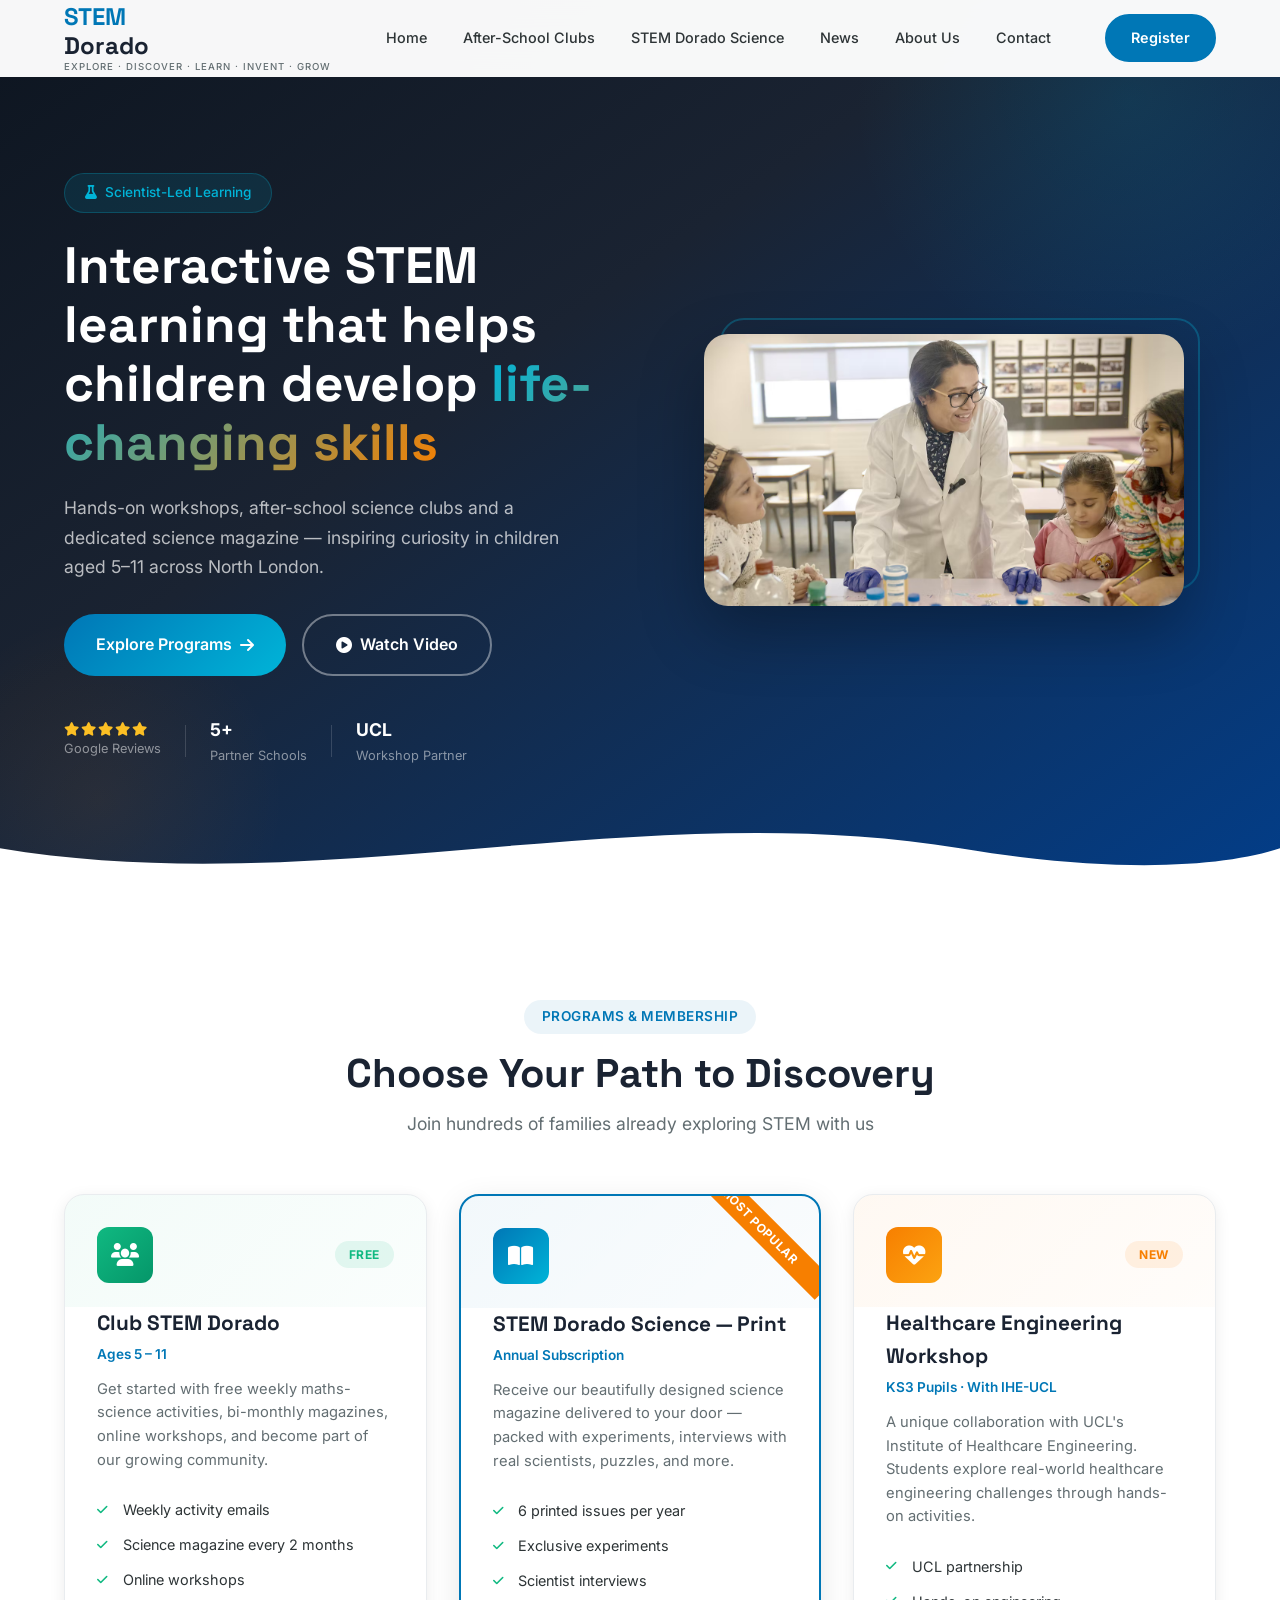
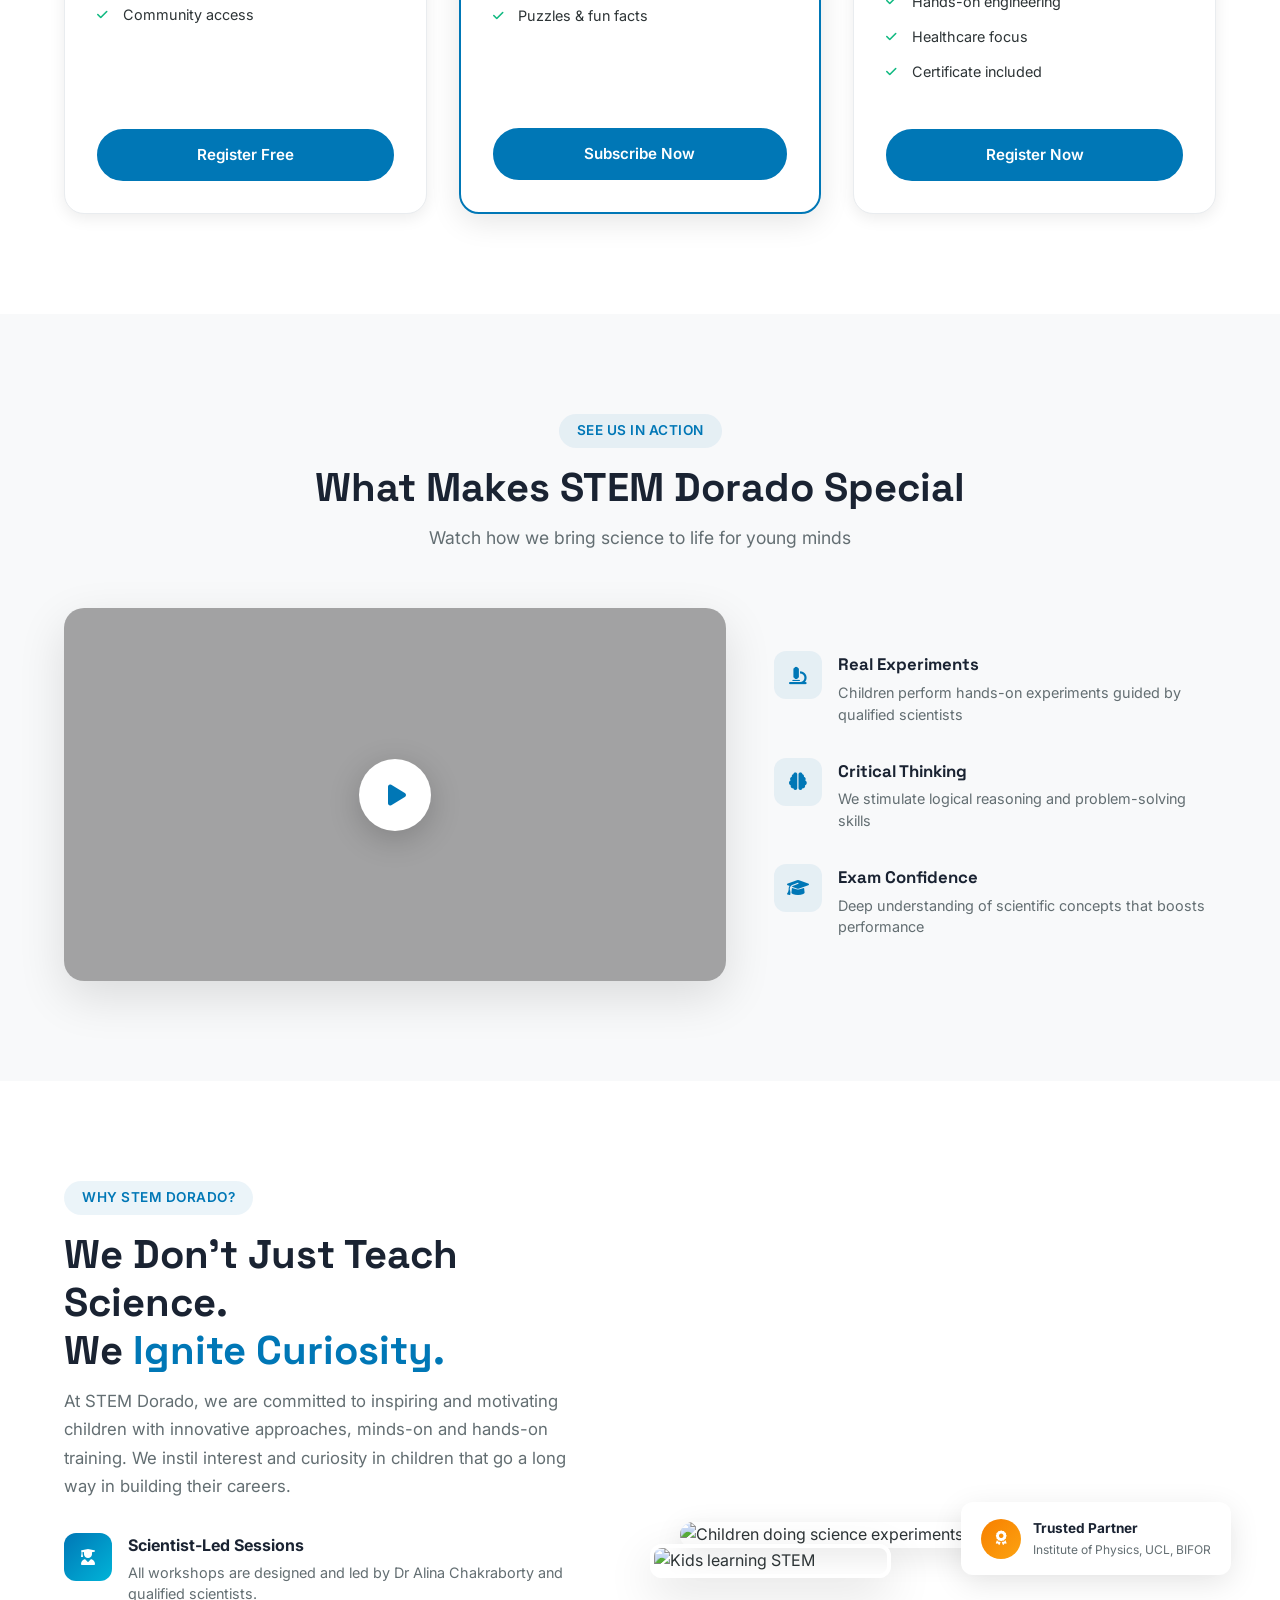
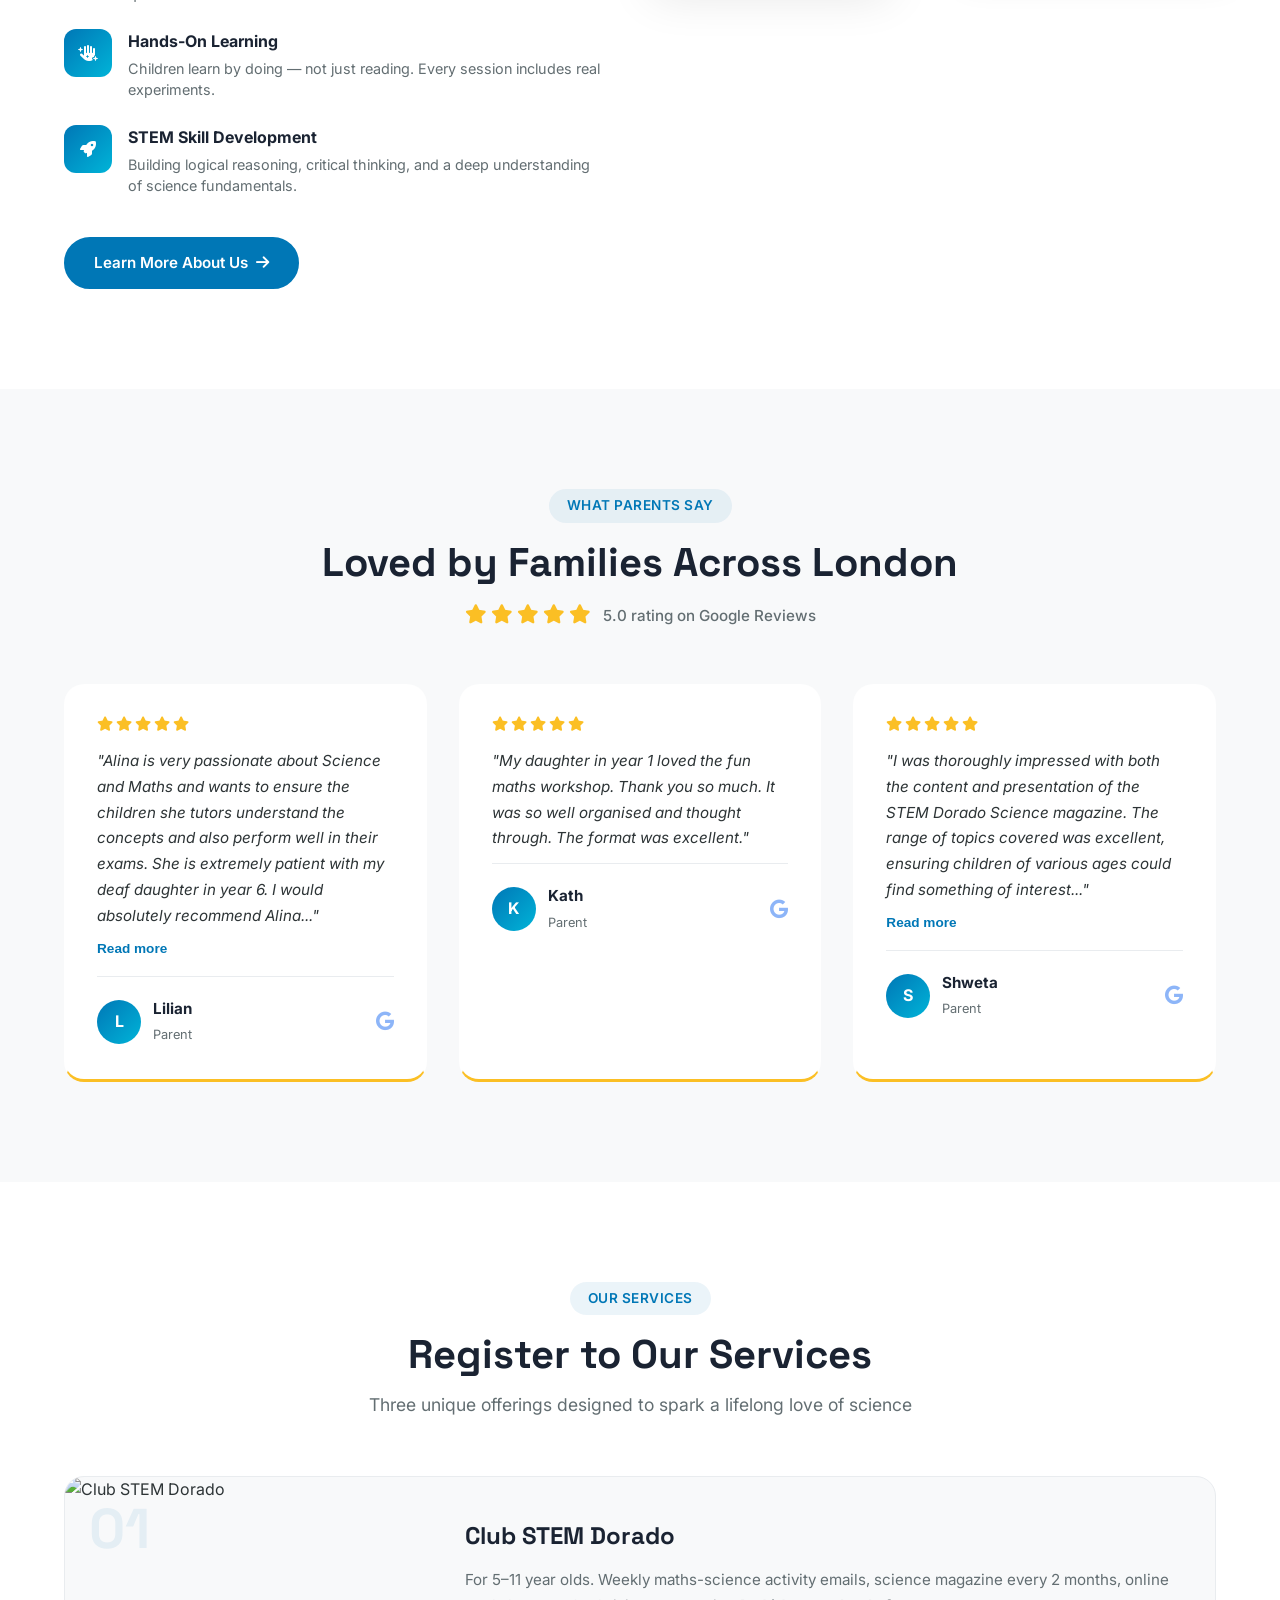
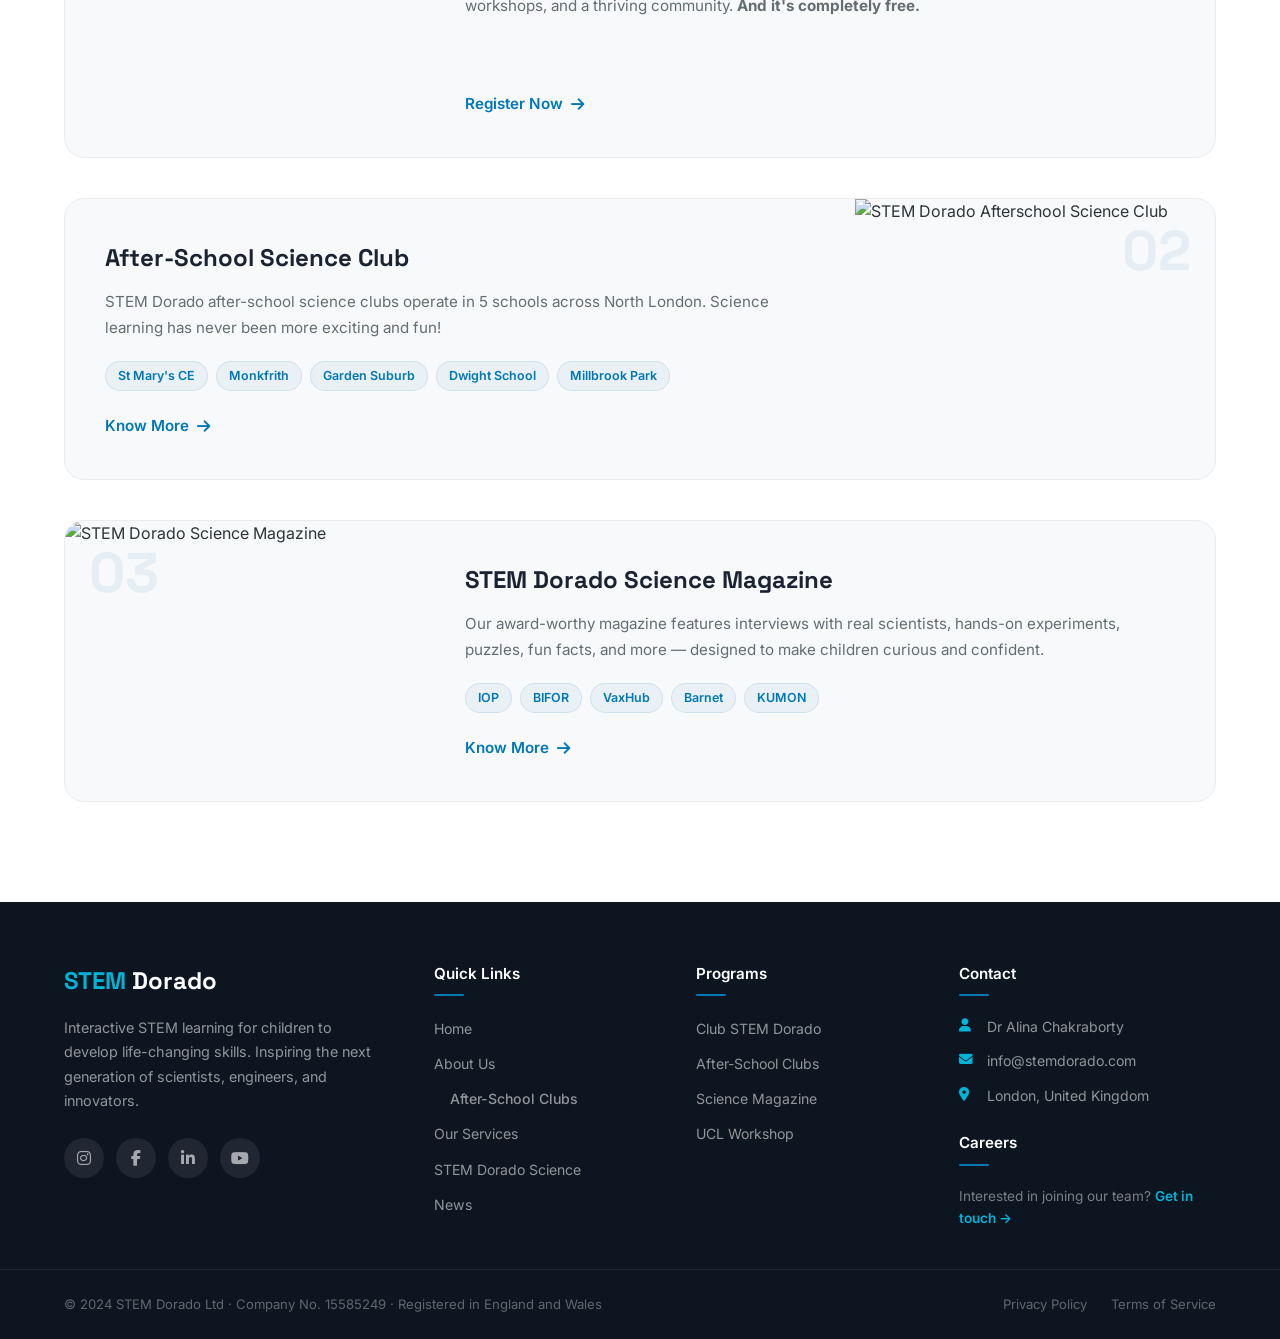
==== index.html @ 2ab7ef5e "Initial commit: STEM Dorado website" ====
<!DOCTYPE html>
<html lang="en">
<head>
  <meta charset="UTF-8">
  <meta name="viewport" content="width=device-width, initial-scale=1.0">
  <title>STEM Dorado | Interactive STEM Learning for Children</title>
  <link rel="preconnect" href="https://fonts.googleapis.com">
  <link rel="preconnect" href="https://fonts.gstatic.com" crossorigin>
  <link href="https://fonts.googleapis.com/css2?family=Inter:wght@400;500;600;700&family=Space+Grotesk:wght@500;600;700&display=swap" rel="stylesheet">
  <link rel="stylesheet" href="https://cdnjs.cloudflare.com/ajax/libs/font-awesome/6.5.0/css/all.min.css">
  <link rel="stylesheet" href="styles.css">
</head>
<body>

  <!-- ===================== HEADER / NAVBAR ===================== -->
  <header class="header" id="header">
    <div class="container nav-container">
      <a href="#" class="logo">
        <span class="logo-stem">STEM</span> Dorado
        <span class="logo-tagline">Explore · Discover · Learn · Invent · Grow</span>
      </a>

      <nav class="nav-menu" id="navMenu">
        <ul class="nav-links">
          <li><a href="#" class="nav-link active">Home</a></li>
          <!-- <li><a href="#services" class="nav-link">Services</a></li> -->
          <li><a href="clubs.html" class="nav-link">After-School Clubs</a></li>
          <li><a href="magazine.html" class="nav-link">STEM Dorado Science</a></li>
          <li><a href="news.html" class="nav-link">News</a></li>
          <li><a href="about.html" class="nav-link">About Us</a></li>

          <li><a href="#contact" class="nav-link">Contact</a></li>
        </ul>
      </nav>

      <a href="#register" class="btn btn-register-header">Register</a>

      <button class="hamburger" id="hamburger" aria-label="Toggle menu">
        <span></span>
        <span></span>
        <span></span>
      </button>
    </div>
  </header>

  <!-- ===================== 1. HERO BANNER ===================== -->
  <section class="hero" id="hero">
    <div class="container hero-container">
      <div class="hero-content">
        <div class="hero-badge">
          <i class="fas fa-flask"></i>
          Scientist-Led Learning
        </div>
        <h1 class="hero-title">
          Interactive STEM learning that helps children develop
          <span class="highlight">life-changing skills</span>
        </h1>
        <p class="hero-description">
          Hands-on workshops, after-school science clubs and a dedicated science magazine — 
          inspiring curiosity in children aged 5–11 across North London.
        </p>
        <div class="hero-cta">
          <a href="#programs" class="btn btn-primary btn-lg">
            Explore Programs
            <i class="fas fa-arrow-right"></i>
          </a>
          <a href="#video" class="btn btn-outline-light btn-lg">
            <i class="fas fa-play-circle"></i>
            Watch Video
          </a>
        </div>
        <div class="hero-stats">
          <div class="stat">
            <div class="stat-stars">
              <i class="fas fa-star"></i>
              <i class="fas fa-star"></i>
              <i class="fas fa-star"></i>
              <i class="fas fa-star"></i>
              <i class="fas fa-star"></i>
            </div>
            <span>Google Reviews</span>
          </div>
          <div class="stat-divider"></div>
          <div class="stat">
            <strong>5+</strong>
            <span>Partner Schools</span>
          </div>
          <div class="stat-divider"></div>
          <div class="stat">
            <strong>UCL</strong>
            <span>Workshop Partner</span>
          </div>
        </div>
      </div>
      <div class="hero-image">
        <div class="hero-image-wrapper">
          <img src="images\banner image.png"
               alt="Dr Alina Chakraborty teaching children in a science lab" 
               loading="eager">
          <div class="hero-image-decoration"></div>
        </div>
      </div>
    </div>
    <div class="hero-wave">
      <svg viewBox="0 0 1440 120" preserveAspectRatio="none">
        <path d="M0,60 C360,120 720,0 1080,60 C1260,90 1380,80 1440,60 L1440,120 L0,120 Z" fill="#ffffff"/>
      </svg>
    </div>
  </section>

  <!-- ===================== 2. PROGRAMS / MEMBERSHIP CARDS ===================== -->
  <section class="programs" id="programs">
    <div class="container">
      <div class="section-header">
        <span class="section-label">Programs & Membership</span>
        <h2 class="section-title">Choose Your Path to Discovery</h2>
        <p class="section-subtitle">Join hundreds of families already exploring STEM with us</p>
      </div>

      <div class="programs-grid">
        <!-- Card 1: Free Membership -->
        <div class="program-card">
          <div class="program-card-header free">
            <div class="program-icon">
              <i class="fas fa-users"></i>
            </div>
            <span class="program-badge">Free</span>
          </div>
          <div class="program-card-body">
            <h3>Club STEM Dorado</h3>
            <p class="program-age">Ages 5 – 11</p>
            <p class="program-desc">
              Get started with free weekly maths-science activities, bi-monthly magazines, 
              online workshops, and become part of our growing community.
            </p>
            <ul class="program-features">
              <li><i class="fas fa-check"></i> Weekly activity emails</li>
              <li><i class="fas fa-check"></i> Science magazine every 2 months</li>
              <li><i class="fas fa-check"></i> Online workshops</li>
              <li><i class="fas fa-check"></i> Community access</li>
            </ul>
          </div>
          <div class="program-card-footer">
            <a href="#" class="btn btn-primary btn-block">Register Free</a>
          </div>
        </div>

        <!-- Card 2: Annual Subscription -->
        <div class="program-card featured">
          <div class="program-card-ribbon">Most Popular</div>
          <div class="program-card-header subscription">
            <div class="program-icon">
              <i class="fas fa-book-open"></i>
            </div>
          </div>
          <div class="program-card-body">
            <h3>STEM Dorado Science — Print</h3>
            <p class="program-age">Annual Subscription</p>
            <p class="program-desc">
              Receive our beautifully designed science magazine delivered to your door — 
              packed with experiments, interviews with real scientists, puzzles, and more.
            </p>
            <ul class="program-features">
              <li><i class="fas fa-check"></i> 6 printed issues per year</li>
              <li><i class="fas fa-check"></i> Exclusive experiments</li>
              <li><i class="fas fa-check"></i> Scientist interviews</li>
              <li><i class="fas fa-check"></i> Puzzles & fun facts</li>
            </ul>
          </div>
          <div class="program-card-footer">
            <a href="#" class="btn btn-primary btn-block">Subscribe Now</a>
          </div>
        </div>

        <!-- Card 3: UCL Workshop -->
        <div class="program-card">
          <div class="program-card-header workshop">
            <div class="program-icon">
              <i class="fas fa-heartbeat"></i>
            </div>
            <span class="program-badge new">New</span>
          </div>
          <div class="program-card-body">
            <h3>Healthcare Engineering Workshop</h3>
            <p class="program-age">KS3 Pupils · With IHE-UCL</p>
            <p class="program-desc">
              A unique collaboration with UCL's Institute of Healthcare Engineering. 
              Students explore real-world healthcare engineering challenges through 
              hands-on activities.
            </p>
            <ul class="program-features">
              <li><i class="fas fa-check"></i> UCL partnership</li>
              <li><i class="fas fa-check"></i> Hands-on engineering</li>
              <li><i class="fas fa-check"></i> Healthcare focus</li>
              <li><i class="fas fa-check"></i> Certificate included</li>
            </ul>
          </div>
          <div class="program-card-footer">
            <a href="#" class="btn btn-primary btn-block">Register Now</a>
          </div>
        </div>
      </div>
    </div>
  </section>

  <!-- ===================== 3. VIDEO SECTION ===================== -->
  <section class="video-section" id="video">
    <div class="container">
      <div class="section-header">
        <span class="section-label">See Us In Action</span>
        <h2 class="section-title">What Makes STEM Dorado Special</h2>
        <p class="section-subtitle">Watch how we bring science to life for young minds</p>
      </div>
      <div class="video-wrapper">
        <div class="video-container">
          <!-- Replace with your actual YouTube/Vimeo embed -->
          <div class="video-placeholder" id="videoPlaceholder">
            <!-- <img src="" 
                 alt="STEM Dorado workshop video thumbnail" loading="lazy"> -->
            <button class="play-btn" aria-label="Play video">
              <i class="fas fa-play"></i>
            </button>
          </div>
        </div>
        <div class="video-features">
          <div class="video-feature">
            <div class="video-feature-icon"><i class="fas fa-microscope"></i></div>
            <div>
              <h4>Real Experiments</h4>
              <p>Children perform hands-on experiments guided by qualified scientists</p>
            </div>
          </div>
          <div class="video-feature">
            <div class="video-feature-icon"><i class="fas fa-brain"></i></div>
            <div>
              <h4>Critical Thinking</h4>
              <p>We stimulate logical reasoning and problem-solving skills</p>
            </div>
          </div>
          <div class="video-feature">
            <div class="video-feature-icon"><i class="fas fa-graduation-cap"></i></div>
            <div>
              <h4>Exam Confidence</h4>
              <p>Deep understanding of scientific concepts that boosts performance</p>
            </div>
          </div>
        </div>
      </div>
    </div>
  </section>

  <!-- ===================== 4. WHY STEM DORADO ===================== -->
  <section class="why-section" id="about">
    <div class="container">
      <div class="why-grid">
        <div class="why-content">
          <span class="section-label">Why STEM Dorado?</span>
          <h2 class="section-title left-align">We Don't Just Teach Science.<br>We <span class="highlight">Ignite Curiosity.</span></h2>
          <p class="why-text">
            At STEM Dorado, we are committed to inspiring and motivating children 
            with innovative approaches, minds-on and hands-on training. We instil 
            interest and curiosity in children that go a long way in building their careers.
          </p>
          <div class="why-points">
            <div class="why-point">
              <div class="why-point-icon"><i class="fas fa-user-graduate"></i></div>
              <div>
                <h4>Scientist-Led Sessions</h4>
                <p>All workshops are designed and led by Dr Alina Chakraborty and qualified scientists.</p>
              </div>
            </div>
            <div class="why-point">
              <div class="why-point-icon"><i class="fas fa-hand-sparkles"></i></div>
              <div>
                <h4>Hands-On Learning</h4>
                <p>Children learn by doing — not just reading. Every session includes real experiments.</p>
              </div>
            </div>
            <div class="why-point">
              <div class="why-point-icon"><i class="fas fa-rocket"></i></div>
              <div>
                <h4>STEM Skill Development</h4>
                <p>Building logical reasoning, critical thinking, and a deep understanding of science fundamentals.</p>
              </div>
            </div>
          </div>
          <a href="#" class="btn btn-primary">
            Learn More About Us
            <i class="fas fa-arrow-right"></i>
          </a>
        </div>
        <div class="why-images">
          <div class="why-image-main">
            <img src="https://images.unsplash.com/photo-1581091226825-a6a2a5aee158?w=600&q=80" 
                 alt="Children doing science experiments" loading="lazy">
          </div>
          <div class="why-image-secondary">
            <img src="https://images.unsplash.com/photo-1532094349884-543bc11b234d?w=400&q=80" 
                 alt="Kids learning STEM" loading="lazy">
          </div>
          <div class="why-floating-card">
            <div class="why-floating-icon"><i class="fas fa-award"></i></div>
            <div>
              <strong>Trusted Partner</strong>
              <p>Institute of Physics, UCL, BIFOR</p>
            </div>
          </div>
        </div>
      </div>
    </div>
  </section>

  <!-- ===================== 5. PARENT REVIEWS ===================== -->
  <section class="reviews-section" id="reviews">
    <div class="container">
      <div class="section-header">
        <span class="section-label">What Parents Say</span>
        <h2 class="section-title">Loved by Families Across London</h2>
        <div class="reviews-rating">
          <div class="stars-large">
            <i class="fas fa-star"></i>
            <i class="fas fa-star"></i>
            <i class="fas fa-star"></i>
            <i class="fas fa-star"></i>
            <i class="fas fa-star"></i>
          </div>
          <span>5.0 rating on Google Reviews</span>
        </div>
      </div>

      <div class="reviews-grid">
        <!-- Review 1 -->
        <div class="review">
          <div class="review-stars">
            <i class="fas fa-star"></i>
            <i class="fas fa-star"></i>
            <i class="fas fa-star"></i>
            <i class="fas fa-star"></i>
            <i class="fas fa-star"></i>
          </div>
          <p class="review-text">
            "Alina is very passionate about Science and Maths and wants to ensure 
            the children she tutors understand the concepts and also perform well 
            in their exams. She is extremely patient with my deaf daughter in year 6. 
            I would absolutely recommend Alina..."
          </p>
          <button class="read-more-btn" data-full-text="Alina is very passionate about Science and Maths and wants to ensure the children she tutors understand the concepts and also perform well in their exams. She is extremely patient with my deaf daughter in year 6. I would absolutely recommend Alina as both my daughter's are now extremely interested in Maths & Sciences. Thank you Alina!!">
            Read more
          </button>
          <div class="review-author">
            <div class="review-avatar">L</div>
            <div>
              <strong>Lilian</strong>
              <span>Parent</span>
            </div>
            <i class="fab fa-google review-google-icon"></i>
          </div>
        </div>

        <!-- Review 2 -->
        <div class="review">
          <div class="review-stars">
            <i class="fas fa-star"></i>
            <i class="fas fa-star"></i>
            <i class="fas fa-star"></i>
            <i class="fas fa-star"></i>
            <i class="fas fa-star"></i>
          </div>
          <p class="review-text">
            "My daughter in year 1 loved the fun maths workshop. Thank you so much. 
            It was so well organised and thought through. The format was excellent."
          </p>
          <div class="review-author">
            <div class="review-avatar">K</div>
            <div>
              <strong>Kath</strong>
              <span>Parent</span>
            </div>
            <i class="fab fa-google review-google-icon"></i>
          </div>
        </div>

        <!-- Review 3 -->
        <div class="review">
          <div class="review-stars">
            <i class="fas fa-star"></i>
            <i class="fas fa-star"></i>
            <i class="fas fa-star"></i>
            <i class="fas fa-star"></i>
            <i class="fas fa-star"></i>
          </div>
          <p class="review-text">
            "I was thoroughly impressed with both the content and presentation of 
            the STEM Dorado Science magazine. The range of topics covered was 
            excellent, ensuring children of various ages could find something of interest..."
          </p>
          <button class="read-more-btn" data-full-text="I was thoroughly impressed with both the content and presentation of the STEM Dorado Science magazine. The range of topics covered in this issue was excellent, ensuring that children of various ages and levels of understanding could find something of interest. The inclusion of interviews with real-life scientists was a brilliant addition. Moreover, the interactive elements such as puzzles, 'Did You Know' sections, fun facts, jokes, and cell games were a fun way to reinforce learning and encourage active participation. The experiments also encourage kids to be curious and explore, which is fantastic.">
            Read more
          </button>
          <div class="review-author">
            <div class="review-avatar">S</div>
            <div>
              <strong>Shweta</strong>
              <span>Parent</span>
            </div>
            <i class="fab fa-google review-google-icon"></i>
          </div>
        </div>
      </div>
    </div>
  </section>

  <!-- ===================== 6. REGISTER TO OUR SERVICES ===================== -->
  <section class="services-section" id="services">
    <div class="container">
      <div class="section-header">
        <span class="section-label">Our Services</span>
        <h2 class="section-title">Register to Our Services</h2>
        <p class="section-subtitle">Three unique offerings designed to spark a lifelong love of science</p>
      </div>

      <div class="services-grid">
        <!-- Service 1 -->
        <div class="service-card">
          <div class="service-number">01</div>
          <div class="service-card-image">
            <img src="https://images.unsplash.com/photo-1503676260728-1c00da094a0b?w=500&q=80" 
                 alt="Club STEM Dorado" loading="lazy">
          </div>
          <div class="service-card-content">
            <h3>Club STEM Dorado</h3>
            <p>
              For 5–11 year olds. Weekly maths-science activity emails, 
              science magazine every 2 months, online workshops, and a 
              thriving community. <strong>And it's completely free.</strong>
            </p>
            <a href="#" class="service-link">
              Register Now <i class="fas fa-arrow-right"></i>
            </a>
          </div>
        </div>

        <!-- Service 2 -->
        <div class="service-card">
          <div class="service-number">02</div>
          <div class="service-card-image">
            <img src="https://images.unsplash.com/photo-1562774053-701939374585?w=500&q=80" 
                 alt="STEM Dorado Afterschool Science Club" loading="lazy">
          </div>
          <div class="service-card-content">
            <h3>After-School Science Club</h3>
            <p>
              STEM Dorado after-school science clubs operate in 5 schools 
              across North London. Science learning has never been more 
              exciting and fun!
            </p>
            <div class="service-school-logos">
              <span class="school-badge">St Mary's CE</span>
              <span class="school-badge">Monkfrith</span>
              <span class="school-badge">Garden Suburb</span>
              <span class="school-badge">Dwight School</span>
              <span class="school-badge">Millbrook Park</span>
            </div>
            <a href="#" class="service-link">
              Know More <i class="fas fa-arrow-right"></i>
            </a>
          </div>
        </div>

        <!-- Service 3 -->
        <div class="service-card">
          <div class="service-number">03</div>
          <div class="service-card-image">
            <img src="https://images.unsplash.com/photo-1576319155264-99536e0be1ee?w=500&q=80" 
                 alt="STEM Dorado Science Magazine" loading="lazy">
          </div>
          <div class="service-card-content">
            <h3>STEM Dorado Science Magazine</h3>
            <p>
              Our award-worthy magazine features interviews with real scientists, 
              hands-on experiments, puzzles, fun facts, and more — designed to 
              make children curious and confident.
            </p>
            <div class="service-partners">
              <span class="partner-badge">IOP</span>
              <span class="partner-badge">BIFOR</span>
              <span class="partner-badge">VaxHub</span>
              <span class="partner-badge">Barnet</span>
              <span class="partner-badge">KUMON</span>
            </div>
            <a href="#" class="service-link">
              Know More <i class="fas fa-arrow-right"></i>
            </a>
          </div>
        </div>
      </div>
    </div>
  </section>

  <!-- ===================== 7. FOOTER ===================== -->
  <footer class="footer" id="contact">
    <div class="footer-top">
      <div class="container footer-grid">
        <!-- Brand -->
        <div class="footer-brand">
          <a href="#" class="footer-logo">
            <span class="logo-stem">STEM</span> Dorado
          </a>
          <p class="footer-desc">
            Interactive STEM learning for children to develop life-changing skills. 
            Inspiring the next generation of scientists, engineers, and innovators.
          </p>
          <div class="footer-socials">
            <a href="#" class="social-link" aria-label="Instagram">
              <i class="fab fa-instagram"></i>
            </a>
            <a href="#" class="social-link" aria-label="Facebook">
              <i class="fab fa-facebook-f"></i>
            </a>
            <a href="#" class="social-link" aria-label="LinkedIn">
              <i class="fab fa-linkedin-in"></i>
            </a>
            <a href="#" class="social-link" aria-label="YouTube">
              <i class="fab fa-youtube"></i>
            </a>
          </div>
        </div>

        <!-- Quick Links -->
        <div class="footer-col">
          <h4>Quick Links</h4>
          <ul>
            <li><a href="#">Home</a></li>
            <li><a href="#about">About Us</a></li>
            <li><a href="clubs.html" class="nav-link">After-School Clubs</a></li>
            <li><a href="#services">Our Services</a></li>
            <li><a href="#magazine">STEM Dorado Science</a></li>
            <li><a href="news.html">News</a></li>
          </ul>
        </div>

        <!-- Programs -->
        <div class="footer-col">
          <h4>Programs</h4>
          <ul>
            <li><a href="#">Club STEM Dorado</a></li>
            <li><a href="#">After-School Clubs</a></li>
            <li><a href="#">Science Magazine</a></li>
            <li><a href="#">UCL Workshop</a></li>
          </ul>
        </div>

        <!-- Contact -->
        <div class="footer-col">
          <h4>Contact</h4>
          <ul class="footer-contact">
            <li>
              <i class="fas fa-user"></i>
              <span>Dr Alina Chakraborty</span>
            </li>
            <li>
              <i class="fas fa-envelope"></i>
              <a href="mailto:info@stemdorado.com">info@stemdorado.com</a>
            </li>
            <li>
              <i class="fas fa-map-marker-alt"></i>
              <span>London, United Kingdom</span>
            </li>
          </ul>
          <h4 style="margin-top: 1.5rem;">Careers</h4>
          <p class="footer-careers">
            Interested in joining our team? 
            <a href="mailto:info@stemdorado.com">Get in touch →</a>
          </p>
        </div>
      </div>
    </div>

    <div class="footer-bottom">
      <div class="container footer-bottom-content">
        <p>© 2024 STEM Dorado Ltd · Company No. 15585249 · Registered in England and Wales</p>
        <div class="footer-bottom-links">
          <a href="#">Privacy Policy</a>
          <a href="#">Terms of Service</a>
        </div>
      </div>
    </div>
  </footer>

  <script src="script.js"></script>
</body>
</html>
---- styles.css ----
/* ================================================================
   STEM DORADO — REDESIGNED STYLESHEET
   ================================================================ */

/* ===== CSS VARIABLES ===== */
:root {
  --primary: #0077b6;
  --primary-dark: #005a8d;
  --primary-light: #00b4d8;
  --secondary: #023e8a;
  --accent: #f77f00;
  --accent-light: #fca311;
  --dark: #1a2332;
  --darker: #0d1520;
  --text: #2d3436;
  --text-light: #636e72;
  --text-lighter: #b2bec3;
  --light: #f8f9fa;
  --lighter: #ffffff;
  --border: #e9ecef;
  --star: #fbbf24;
  --success: #10b981;

  --font-body: 'Inter', -apple-system, BlinkMacSystemFont, sans-serif;
  --font-heading: 'Space Grotesk', sans-serif;

  --radius-sm: 8px;
  --radius: 12px;
  --radius-lg: 20px;
  --radius-xl: 24px;
  --radius-full: 50px;

  --shadow-sm: 0 1px 3px rgba(0,0,0,0.06);
  --shadow: 0 4px 16px rgba(0,0,0,0.08);
  --shadow-md: 0 8px 30px rgba(0,0,0,0.1);
  --shadow-lg: 0 16px 48px rgba(0,0,0,0.12);
  --shadow-primary: 0 8px 24px rgba(0, 119, 182, 0.3);

  --transition: all 0.3s cubic-bezier(0.4, 0, 0.2, 1);
  --transition-slow: all 0.5s cubic-bezier(0.4, 0, 0.2, 1);
}

/* ===== RESET ===== */
*,
*::before,
*::after {
  margin: 0;
  padding: 0;
  box-sizing: border-box;
}

html {
  scroll-behavior: smooth;
  scroll-padding-top: 80px;
}

body {
  font-family: var(--font-body);
  color: var(--text);
  line-height: 1.6;
  background: var(--lighter);
  overflow-x: hidden;
}

img {
  max-width: 100%;
  height: auto;
  display: block;
}

a {
  text-decoration: none;
  color: inherit;
}

ul {
  list-style: none;
}

/* ===== CONTAINER ===== */
.container {
  max-width: 1200px;
  margin: 0 auto;
  padding: 0 1.5rem;
}

/* ===== BUTTONS ===== */
.btn {
  display: inline-flex;
  align-items: center;
  gap: 0.5rem;
  padding: 12px 28px;
  border-radius: var(--radius-full);
  font-family: var(--font-body);
  font-weight: 600;
  font-size: 0.95rem;
  cursor: pointer;
  border: 2px solid transparent;
  transition: var(--transition);
  white-space: nowrap;
}

.btn-lg {
  padding: 16px 32px;
  font-size: 1rem;
}

.btn-primary {
  background: var(--primary);
  color: #fff;
  border-color: var(--primary);
}

.btn-primary:hover {
  background: var(--primary-dark);
  border-color: var(--primary-dark);
  transform: translateY(-2px);
  box-shadow: var(--shadow-primary);
}

.btn-outline-light {
  background: transparent;
  color: #fff;
  border-color: rgba(255, 255, 255, 0.4);
}

.btn-outline-light:hover {
  background: rgba(255, 255, 255, 0.1);
  border-color: #fff;
}

.btn-block {
  width: 100%;
  justify-content: center;
}

.btn-register-header {
  background: var(--primary);
  color: #fff;
  padding: 10px 24px;
  border-radius: var(--radius-full);
  font-weight: 600;
  font-size: 0.9rem;
  transition: var(--transition);
  border: 2px solid var(--primary);
}

.btn-register-header:hover {
  background: var(--primary-dark);
  border-color: var(--primary-dark);
  transform: translateY(-1px);
  box-shadow: var(--shadow-primary);
}

/* ===== SECTION HEADERS ===== */
.section-header {
  text-align: center;
  margin-bottom: 3.5rem;
}

.section-label {
  display: inline-block;
  background: rgba(0, 119, 182, 0.08);
  color: var(--primary);
  padding: 6px 18px;
  border-radius: var(--radius-full);
  font-size: 0.85rem;
  font-weight: 600;
  text-transform: uppercase;
  letter-spacing: 0.5px;
  margin-bottom: 1rem;
}

.section-title {
  font-family: var(--font-heading);
  font-size: 2.5rem;
  font-weight: 700;
  color: var(--dark);
  line-height: 1.2;
  margin-bottom: 0.75rem;
}

.section-title.left-align {
  text-align: left;
}

.section-subtitle {
  font-size: 1.1rem;
  color: var(--text-light);
  max-width: 600px;
  margin: 0 auto;
}

.highlight {
  color: var(--primary);
  position: relative;
}

/* ================================================================
   HEADER / NAVIGATION
   ================================================================ */
.header {
  position: fixed;
  top: 0;
  left: 0;
  width: 100%;
  z-index: 1000;
  background: rgba(255, 255, 255, 0.97);
  backdrop-filter: blur(20px);
  -webkit-backdrop-filter: blur(20px);
  border-bottom: 1px solid transparent;
  transition: var(--transition);
}

.header.scrolled {
  border-bottom-color: var(--border);
  box-shadow: var(--shadow-sm);
}

.nav-container {
  display: flex;
  align-items: center;
  justify-content: space-between;
  height: 76px;
}

.logo {
  display: flex;
  flex-direction: column;
  line-height: 1.2;
}

.logo .logo-stem {
  font-family: var(--font-heading);
  font-size: 1.5rem;
  font-weight: 700;
  color: var(--primary);
}

.logo {
  font-family: var(--font-heading);
  font-size: 1.5rem;
  font-weight: 700;
  color: var(--dark);
}

.logo-tagline {
  font-family: var(--font-body);
  font-size: 0.6rem;
  font-weight: 500;
  color: var(--text-light);
  letter-spacing: 1px;
  text-transform: uppercase;
}

.nav-links {
  display: flex;
  align-items: center;
  gap: 0.25rem;
}

.nav-link {
  padding: 8px 16px;
  font-size: 0.9rem;
  font-weight: 500;
  color: var(--text);
  border-radius: var(--radius-sm);
  transition: var(--transition);
}

.nav-link:hover {
  color: var(--primary);
  background: rgba(0, 119, 182, 0.05);
}

.nav-link.active {
  color: var(--primary);
  font-weight: 600;
}

.hamburger {
  display: none;
  flex-direction: column;
  gap: 5px;
  background: none;
  border: none;
  cursor: pointer;
  padding: 4px;
  z-index: 1001;
}

.hamburger span {
  display: block;
  width: 24px;
  height: 2.5px;
  background: var(--dark);
  border-radius: 2px;
  transition: var(--transition);
}

.hamburger.active span:nth-child(1) {
  transform: rotate(45deg) translate(5px, 6px);
}

.hamburger.active span:nth-child(2) {
  opacity: 0;
}

.hamburger.active span:nth-child(3) {
  transform: rotate(-45deg) translate(5px, -6px);
}

/* ================================================================
   1. HERO BANNER
   ================================================================ */
.hero {
  position: relative;
  min-height: 100vh;
  display: flex;
  align-items: center;
  background: linear-gradient(145deg, var(--darker) 0%, var(--dark) 40%, var(--secondary) 100%);
  padding: 120px 0 80px;
  overflow: hidden;
}

.hero::before {
  content: '';
  position: absolute;
  top: -200px;
  right: -150px;
  width: 600px;
  height: 600px;
  background: radial-gradient(circle, rgba(0, 180, 216, 0.12), transparent 65%);
  border-radius: 50%;
  pointer-events: none;
}

.hero::after {
  content: '';
  position: absolute;
  bottom: -100px;
  left: -100px;
  width: 400px;
  height: 400px;
  background: radial-gradient(circle, rgba(247, 127, 0, 0.08), transparent 65%);
  border-radius: 50%;
  pointer-events: none;
}

.hero-container {
  display: grid;
  grid-template-columns: 1fr 1fr;
  gap: 4rem;
  align-items: center;
  position: relative;
  z-index: 2;
}

.hero-badge {
  display: inline-flex;
  align-items: center;
  gap: 0.5rem;
  background: rgba(0, 180, 216, 0.12);
  border: 1px solid rgba(0, 180, 216, 0.25);
  color: var(--primary-light);
  padding: 8px 20px;
  border-radius: var(--radius-full);
  font-size: 0.85rem;
  font-weight: 500;
  margin-bottom: 1.5rem;
  animation: fadeInUp 0.6s ease-out;
}

.hero-title {
  font-family: var(--font-heading);
  font-size: 3.2rem;
  font-weight: 700;
  color: #fff;
  line-height: 1.15;
  margin-bottom: 1.25rem;
  animation: fadeInUp 0.6s ease-out 0.1s both;
}

.hero-title .highlight {
  background: linear-gradient(135deg, var(--primary-light), var(--accent));
  -webkit-background-clip: text;
  -webkit-text-fill-color: transparent;
  background-clip: text;
}

.hero-description {
  font-size: 1.1rem;
  color: rgba(255, 255, 255, 0.7);
  line-height: 1.7;
  margin-bottom: 2rem;
  max-width: 520px;
  animation: fadeInUp 0.6s ease-out 0.2s both;
}

.hero-cta {
  display: flex;
  gap: 1rem;
  margin-bottom: 2.5rem;
  flex-wrap: wrap;
  animation: fadeInUp 0.6s ease-out 0.3s both;
}

.hero .btn-primary {
  background: linear-gradient(135deg, var(--primary), var(--primary-light));
  border: none;
  padding: 16px 32px;
}

.hero .btn-primary:hover {
  transform: translateY(-2px);
  box-shadow: 0 8px 30px rgba(0, 180, 216, 0.35);
}

.hero-stats {
  display: flex;
  align-items: center;
  gap: 1.5rem;
  animation: fadeInUp 0.6s ease-out 0.4s both;
}

.stat {
  display: flex;
  flex-direction: column;
  gap: 2px;
}

.stat span {
  font-size: 0.8rem;
  color: rgba(255, 255, 255, 0.5);
}

.stat strong {
  font-size: 1.1rem;
  color: #fff;
  font-weight: 700;
}

.stat-stars {
  display: flex;
  gap: 2px;
}

.stat-stars i {
  color: var(--star);
  font-size: 0.85rem;
}

.stat-divider {
  width: 1px;
  height: 32px;
  background: rgba(255, 255, 255, 0.15);
}

/* Hero Image */
.hero-image {
  display: flex;
  justify-content: center;
  animation: fadeInRight 0.8s ease-out 0.3s both;
}

.hero-image-wrapper {
  position: relative;
  width: 100%;
  max-width: 480px;
}

.hero-image-wrapper img {
  width: 100%;
  border-radius: var(--radius-xl);
  box-shadow: 0 24px 64px rgba(0, 0, 0, 0.3);
  position: relative;
  z-index: 2;
}

.hero-image-decoration {
  position: absolute;
  top: -16px;
  right: -16px;
  bottom: 16px;
  left: 16px;
  border: 2px solid rgba(0, 180, 216, 0.3);
  border-radius: var(--radius-xl);
  z-index: 1;
}

/* Hero Wave */
.hero-wave {
  position: absolute;
  bottom: -2px;
  left: 0;
  width: 100%;
  z-index: 3;
}

.hero-wave svg {
  display: block;
  width: 100%;
  height: auto;
}

/* ================================================================
   2. PROGRAMS / MEMBERSHIP CARDS
   ================================================================ */
.programs {
  padding: 100px 0;
  background: var(--lighter);
}

.programs-grid {
  display: grid;
  grid-template-columns: repeat(3, 1fr);
  gap: 2rem;
}

.program-card {
  background: #fff;
  border-radius: var(--radius-lg);
  overflow: hidden;
  box-shadow: var(--shadow);
  transition: var(--transition);
  display: flex;
  flex-direction: column;
  position: relative;
  border: 1px solid var(--border);
}

.program-card:hover {
  transform: translateY(-6px);
  box-shadow: var(--shadow-lg);
}

.program-card.featured {
  border: 2px solid var(--primary);
  box-shadow: var(--shadow-md);
}

.program-card-ribbon {
  position: absolute;
  top: 16px;
  right: -32px;
  background: var(--accent);
  color: #fff;
  padding: 4px 40px;
  font-size: 0.75rem;
  font-weight: 700;
  text-transform: uppercase;
  transform: rotate(45deg);
  z-index: 10;
  letter-spacing: 0.5px;
}

.program-card-header {
  padding: 2rem 2rem 1.5rem;
  display: flex;
  align-items: center;
  justify-content: space-between;
}

.program-card-header.free {
  background: linear-gradient(135deg, rgba(16, 185, 129, 0.05), rgba(16, 185, 129, 0.02));
}

.program-card-header.subscription {
  background: linear-gradient(135deg, rgba(0, 119, 182, 0.05), rgba(0, 119, 182, 0.02));
}

.program-card-header.workshop {
  background: linear-gradient(135deg, rgba(247, 127, 0, 0.05), rgba(247, 127, 0, 0.02));
}

.program-icon {
  width: 56px;
  height: 56px;
  border-radius: var(--radius);
  display: flex;
  align-items: center;
  justify-content: center;
  font-size: 1.4rem;
  color: #fff;
}

.free .program-icon {
  background: linear-gradient(135deg, var(--success), #059669);
}

.subscription .program-icon {
  background: linear-gradient(135deg, var(--primary), var(--primary-light));
}

.workshop .program-icon {
  background: linear-gradient(135deg, var(--accent), var(--accent-light));
}

.program-badge {
  padding: 4px 14px;
  border-radius: var(--radius-full);
  font-size: 0.75rem;
  font-weight: 700;
  text-transform: uppercase;
  letter-spacing: 0.5px;
  background: rgba(16, 185, 129, 0.1);
  color: var(--success);
}

.program-badge.new {
  background: rgba(247, 127, 0, 0.1);
  color: var(--accent);
}

.program-card-body {
  padding: 0 2rem;
  flex: 1;
}

.program-card-body h3 {
  font-family: var(--font-heading);
  font-size: 1.3rem;
  color: var(--dark);
  margin-bottom: 0.25rem;
}

.program-age {
  font-size: 0.85rem;
  color: var(--primary);
  font-weight: 600;
  margin-bottom: 0.75rem;
}

.program-desc {
  font-size: 0.92rem;
  color: var(--text-light);
  line-height: 1.6;
  margin-bottom: 1.25rem;
}

.program-features {
  margin-bottom: 1rem;
}

.program-features li {
  display: flex;
  align-items: center;
  gap: 0.6rem;
  padding: 6px 0;
  font-size: 0.9rem;
  color: var(--text);
}

.program-features li i {
  color: var(--success);
  font-size: 0.75rem;
  width: 16px;
}

.program-card-footer {
  padding: 1.5rem 2rem 2rem;
}

/* ================================================================
   3. VIDEO SECTION
   ================================================================ */
.video-section {
  padding: 100px 0;
  background: var(--light);
}

.video-wrapper {
  display: grid;
  grid-template-columns: 1.5fr 1fr;
  gap: 3rem;
  align-items: center;
}

.video-container {
  position: relative;
  border-radius: var(--radius-lg);
  overflow: hidden;
  box-shadow: var(--shadow-lg);
}

.video-placeholder {
  position: relative;
  width: 100%;
  aspect-ratio: 16 / 9;
  cursor: pointer;
}

.video-placeholder img {
  width: 100%;
  height: 100%;
  object-fit: cover;
}

.video-placeholder::after {
  content: '';
  position: absolute;
  inset: 0;
  background: rgba(0, 0, 0, 0.35);
  transition: var(--transition);
}

.video-placeholder:hover::after {
  background: rgba(0, 0, 0, 0.45);
}

.play-btn {
  position: absolute;
  top: 50%;
  left: 50%;
  transform: translate(-50%, -50%);
  z-index: 2;
  width: 72px;
  height: 72px;
  border-radius: 50%;
  background: #fff;
  border: none;
  cursor: pointer;
  display: flex;
  align-items: center;
  justify-content: center;
  font-size: 1.5rem;
  color: var(--primary);
  box-shadow: 0 8px 32px rgba(0, 0, 0, 0.2);
  transition: var(--transition);
}

.play-btn:hover {
  transform: translate(-50%, -50%) scale(1.1);
  box-shadow: 0 12px 40px rgba(0, 0, 0, 0.3);
}

.play-btn i {
  margin-left: 4px;
}

.video-features {
  display: flex;
  flex-direction: column;
  gap: 2rem;
}

.video-feature {
  display: flex;
  gap: 1rem;
  align-items: flex-start;
}

.video-feature-icon {
  width: 48px;
  height: 48px;
  min-width: 48px;
  border-radius: var(--radius);
  background: rgba(0, 119, 182, 0.08);
  display: flex;
  align-items: center;
  justify-content: center;
  color: var(--primary);
  font-size: 1.1rem;
}

.video-feature h4 {
  font-family: var(--font-heading);
  font-size: 1.05rem;
  color: var(--dark);
  margin-bottom: 0.25rem;
}

.video-feature p {
  font-size: 0.9rem;
  color: var(--text-light);
  line-height: 1.5;
}

/* ================================================================
   4. WHY STEM DORADO
   ================================================================ */
.why-section {
  padding: 100px 0;
  background: #fff;
}

.why-grid {
  display: grid;
  grid-template-columns: 1fr 1fr;
  gap: 5rem;
  align-items: center;
}

.why-content .section-label {
  display: inline-block;
}

.why-text {
  font-size: 1.05rem;
  color: var(--text-light);
  line-height: 1.7;
  margin-bottom: 2rem;
}

.why-points {
  display: flex;
  flex-direction: column;
  gap: 1.5rem;
  margin-bottom: 2.5rem;
}

.why-point {
  display: flex;
  gap: 1rem;
  align-items: flex-start;
}

.why-point-icon {
  width: 48px;
  height: 48px;
  min-width: 48px;
  border-radius: var(--radius);
  background: linear-gradient(135deg, var(--primary), var(--primary-light));
  display: flex;
  align-items: center;
  justify-content: center;
  color: #fff;
  font-size: 1rem;
}

.why-point h4 {
  font-size: 1rem;
  color: var(--dark);
  margin-bottom: 0.2rem;
}

.why-point p {
  font-size: 0.9rem;
  color: var(--text-light);
  line-height: 1.5;
}

/* Why Images */
.why-images {
  position: relative;
}

.why-image-main img {
  width: 100%;
  border-radius: var(--radius-lg);
  box-shadow: var(--shadow-md);
}

.why-image-secondary {
  position: absolute;
  bottom: -30px;
  left: -30px;
  width: 45%;
  z-index: 2;
}

.why-image-secondary img {
  width: 100%;
  border-radius: var(--radius);
  box-shadow: var(--shadow-lg);
  border: 4px solid #fff;
}

.why-floating-card {
  position: absolute;
  top: -20px;
  right: -15px;
  background: #fff;
  padding: 1rem 1.25rem;
  border-radius: var(--radius);
  box-shadow: var(--shadow-md);
  display: flex;
  align-items: center;
  gap: 0.75rem;
  z-index: 3;
  animation: float 3s ease-in-out infinite;
}

.why-floating-icon {
  width: 40px;
  height: 40px;
  border-radius: 50%;
  background: linear-gradient(135deg, var(--accent), var(--accent-light));
  display: flex;
  align-items: center;
  justify-content: center;
  color: #fff;
  font-size: 0.9rem;
}

.why-floating-card strong {
  font-size: 0.85rem;
  color: var(--dark);
  display: block;
}

.why-floating-card p {
  font-size: 0.75rem;
  color: var(--text-light);
  margin: 0;
}

/* ================================================================
   5. PARENT REVIEWS
   ================================================================ */
.reviews-section {
  padding: 100px 0;
  background: var(--light);
}

.reviews-rating {
  display: flex;
  align-items: center;
  justify-content: center;
  gap: 0.75rem;
  margin-top: 1rem;
}

.stars-large i {
  color: var(--star);
  font-size: 1.2rem;
}

.reviews-rating span {
  font-size: 0.95rem;
  color: var(--text-light);
  font-weight: 500;
}

.reviews-grid {
  display: grid;
  grid-template-columns: repeat(3, 1fr);
  gap: 2rem;
}

.review {
  background: #fff;
  padding: 2rem;
  border-radius: var(--radius-lg);
  position: relative;
  transition: var(--transition);
  border: 1px solid transparent;
  box-shadow: none;
  border-bottom: 3px solid var(--star);
}

.review:hover {
  border-color: var(--border);
  box-shadow: var(--shadow);
  transform: translateY(-4px);
}

.review-stars {
  display: flex;
  gap: 3px;
  margin-bottom: 1rem;
}

.review-stars i {
  color: var(--star);
  font-size: 0.9rem;
}

.review-text {
  font-size: 0.95rem;
  color: var(--text);
  line-height: 1.7;
  font-style: italic;
  margin-bottom: 0.75rem;
  position: relative;
}

.read-more-btn {
  background: none;
  border: none;
  color: var(--primary);
  font-size: 0.85rem;
  font-weight: 600;
  cursor: pointer;
  padding: 0;
  margin-bottom: 1.25rem;
  transition: var(--transition);
  display: block;
}

.read-more-btn:hover {
  color: var(--primary-dark);
  text-decoration: underline;
}

.review-author {
  display: flex;
  align-items: center;
  gap: 0.75rem;
  padding-top: 1.25rem;
  border-top: 1px solid var(--border);
}

.review-avatar {
  width: 44px;
  height: 44px;
  border-radius: 50%;
  background: linear-gradient(135deg, var(--primary), var(--primary-light));
  color: #fff;
  display: flex;
  align-items: center;
  justify-content: center;
  font-weight: 700;
  font-size: 1rem;
}

.review-author strong {
  display: block;
  font-size: 0.95rem;
  color: var(--dark);
}

.review-author span {
  font-size: 0.8rem;
  color: var(--text-light);
}

.review-google-icon {
  margin-left: auto;
  font-size: 1.2rem;
  color: #4285f4;
  opacity: 0.6;
}

/* ================================================================
   6. REGISTER TO OUR SERVICES
   ================================================================ */
.services-section {
  padding: 100px 0;
  background: #fff;
}

.services-grid {
  display: flex;
  flex-direction: column;
  gap: 2.5rem;
}

.service-card {
  display: grid;
  grid-template-columns: 360px 1fr;
  background: var(--light);
  border-radius: var(--radius-lg);
  overflow: hidden;
  transition: var(--transition);
  position: relative;
  border: 1px solid var(--border);
}

.service-card:hover {
  box-shadow: var(--shadow-md);
  transform: translateY(-4px);
}

.service-card:nth-child(even) {
  grid-template-columns: 1fr 360px;
}

.service-card:nth-child(even) .service-card-image {
  order: 2;
}

.service-card:nth-child(even) .service-card-content {
  order: 1;
}

.service-number {
  position: absolute;
  top: 1.5rem;
  left: 1.5rem;
  font-family: var(--font-heading);
  font-size: 3.5rem;
  font-weight: 700;
  color: var(--primary);
  opacity: 0.08;
  z-index: 2;
  line-height: 1;
}

.service-card:nth-child(even) .service-number {
  left: auto;
  right: 1.5rem;
}

.service-card-image {
  height: 100%;
  min-height: 280px;
  overflow: hidden;
}

.service-card-image img {
  width: 100%;
  height: 100%;
  object-fit: cover;
  transition: var(--transition-slow);
}

.service-card:hover .service-card-image img {
  transform: scale(1.05);
}

.service-card-content {
  padding: 2.5rem;
  display: flex;
  flex-direction: column;
  justify-content: center;
}

.service-card-content h3 {
  font-family: var(--font-heading);
  font-size: 1.5rem;
  color: var(--dark);
  margin-bottom: 0.75rem;
}

.service-card-content p {
  font-size: 0.95rem;
  color: var(--text-light);
  line-height: 1.7;
  margin-bottom: 1.25rem;
}

.service-link {
  display: inline-flex;
  align-items: center;
  gap: 0.5rem;
  color: var(--primary);
  font-weight: 600;
  font-size: 0.95rem;
  transition: var(--transition);
  margin-top: auto;
}

.service-link:hover {
  gap: 0.75rem;
  color: var(--primary-dark);
}

.service-school-logos,
.service-partners {
  display: flex;
  flex-wrap: wrap;
  gap: 0.5rem;
  margin-bottom: 1.25rem;
}

.school-badge,
.partner-badge {
  display: inline-block;
  padding: 4px 12px;
  background: rgba(0, 119, 182, 0.06);
  border: 1px solid rgba(0, 119, 182, 0.12);
  border-radius: var(--radius-full);
  font-size: 0.78rem;
  font-weight: 600;
  color: var(--primary);
}

/* ================================================================
   7. FOOTER
   ================================================================ */
.footer {
  background: var(--darker);
  color: rgba(255, 255, 255, 0.7);
}

.footer-top {
  padding: 60px 0 40px;
}

.footer-grid {
  display: grid;
  grid-template-columns: 1.5fr 1fr 1fr 1.2fr;
  gap: 3rem;
}

.footer-logo {
  font-family: var(--font-heading);
  font-size: 1.5rem;
  font-weight: 700;
  color: #fff;
  display: inline-block;
  margin-bottom: 1rem;
}

.footer-logo .logo-stem {
  color: var(--primary-light);
}

.footer-desc {
  font-size: 0.9rem;
  line-height: 1.7;
  margin-bottom: 1.5rem;
  color: rgba(255, 255, 255, 0.55);
}

.footer-socials {
  display: flex;
  gap: 0.75rem;
}

.social-link {
  width: 40px;
  height: 40px;
  border-radius: 50%;
  background: rgba(255, 255, 255, 0.08);
  display: flex;
  align-items: center;
  justify-content: center;
  color: rgba(255, 255, 255, 0.6);
  font-size: 1rem;
  transition: var(--transition);
}

.social-link:hover {
  background: var(--primary);
  color: #fff;
  transform: translateY(-2px);
}

.footer-col h4 {
  color: #fff;
  font-size: 0.95rem;
  font-weight: 600;
  margin-bottom: 1.25rem;
  position: relative;
}

.footer-col h4::after {
  content: '';
  display: block;
  width: 30px;
  height: 2px;
  background: var(--primary);
  margin-top: 8px;
  border-radius: 2px;
}

.footer-col ul li {
  margin-bottom: 0.6rem;
}

.footer-col ul li a {
  font-size: 0.88rem;
  color: rgba(255, 255, 255, 0.55);
  transition: var(--transition);
}

.footer-col ul li a:hover {
  color: var(--primary-light);
  padding-left: 4px;
}

.footer-contact li {
  display: flex;
  align-items: flex-start;
  gap: 0.75rem;
  margin-bottom: 0.75rem !important;
}

.footer-contact li i {
  color: var(--primary-light);
  margin-top: 3px;
  font-size: 0.85rem;
  min-width: 16px;
}

.footer-contact li span,
.footer-contact li a {
  font-size: 0.88rem;
  color: rgba(255, 255, 255, 0.55);
}

.footer-contact li a:hover {
  color: var(--primary-light);
}

.footer-careers {
  font-size: 0.85rem;
  color: rgba(255, 255, 255, 0.45);
  line-height: 1.6;
}

.footer-careers a {
  color: var(--primary-light);
  font-weight: 600;
  transition: var(--transition);
}

.footer-careers a:hover {
  color: #fff;
}

/* Footer Bottom */
.footer-bottom {
  border-top: 1px solid rgba(255, 255, 255, 0.08);
  padding: 1.5rem 0;
}

.footer-bottom-content {
  display: flex;
  align-items: center;
  justify-content: space-between;
  flex-wrap: wrap;
  gap: 1rem;
}

.footer-bottom p {
  font-size: 0.82rem;
  color: rgba(255, 255, 255, 0.35);
}

.footer-bottom-links {
  display: flex;
  gap: 1.5rem;
}

.footer-bottom-links a {
  font-size: 0.82rem;
  color: rgba(255, 255, 255, 0.35);
  transition: var(--transition);
}

.footer-bottom-links a:hover {
  color: rgba(255, 255, 255, 0.7);
}

/* ================================================================
   ANIMATIONS
   ================================================================ */
@keyframes fadeInUp {
  from {
    opacity: 0;
    transform: translateY(24px);
  }
  to {
    opacity: 1;
    transform: translateY(0);
  }
}

@keyframes fadeInRight {
  from {
    opacity: 0;
    transform: translateX(40px);
  }
  to {
    opacity: 1;
    transform: translateX(0);
  }
}

@keyframes float {
  0%, 100% { transform: translateY(0); }
  50% { transform: translateY(-8px); }
}

/* Scroll reveal animation class */
.reveal {
  opacity: 0;
  transform: translateY(30px);
  transition: opacity 0.6s ease-out, transform 0.6s ease-out;
}

.reveal.active {
  opacity: 1;
  transform: translateY(0);
}

/* ================================================================
   RESPONSIVE
   ================================================================ */

/* Tablet */
@media (max-width: 1024px) {
  .hero-container {
    grid-template-columns: 1fr;
    text-align: center;
    gap: 3rem;
  }

  .hero-title {
    font-size: 2.6rem;
  }

  .hero-description {
    max-width: 100%;
    margin: 0 auto 2rem;
  }

  .hero-cta {
    justify-content: center;
  }

  .hero-stats {
    justify-content: center;
  }

  .hero-image-wrapper {
    max-width: 400px;
  }

  .hero-image-decoration {
    display: none;
  }

  .programs-grid {
    grid-template-columns: 1fr;
    max-width: 440px;
    margin: 0 auto;
  }

  .video-wrapper {
    grid-template-columns: 1fr;
  }

  .video-features {
    flex-direction: row;
    flex-wrap: wrap;
    gap: 1.5rem;
  }

  .video-feature {
    flex: 1;
    min-width: 200px;
  }

  .why-grid {
    grid-template-columns: 1fr;
    gap: 3rem;
  }

  .why-images {
    order: -1;
    max-width: 500px;
    margin: 0 auto;
  }

  .section-title.left-align {
    text-align: center;
  }

  .why-content {
    text-align: center;
  }

  .why-content .section-label {
    margin: 0 auto 1rem;
  }

  .why-content .btn {
    margin: 0 auto;
  }

  .why-point {
    text-align: left;
  }

  .reviews-grid {
    grid-template-columns: 1fr;
    max-width: 520px;
    margin: 0 auto;
  }

  .service-card,
  .service-card:nth-child(even) {
    grid-template-columns: 1fr;
  }

  .service-card:nth-child(even) .service-card-image {
    order: 0;
  }

  .service-card:nth-child(even) .service-card-content {
    order: 0;
  }

  .service-card:nth-child(even) .service-number {
    left: 1.5rem;
    right: auto;
  }

  .service-card-image {
    min-height: 220px;
  }

  .footer-grid {
    grid-template-columns: 1fr 1fr;
    gap: 2rem;
  }
}

/* Mobile */
@media (max-width: 768px) {
  .nav-links {
    display: none;
  }

  .btn-register-header {
    display: none;
  }

  .hamburger {
    display: flex;
  }

  /* Mobile Menu */
  .nav-menu {
    position: fixed;
    top: 0;
    right: -100%;
    width: 280px;
    height: 100vh;
    background: #fff;
    padding: 90px 2rem 2rem;
    box-shadow: var(--shadow-lg);
    transition: var(--transition);
    z-index: 999;
  }

  .nav-menu.open {
    right: 0;
  }

  .nav-menu .nav-links {
    display: flex;
    flex-direction: column;
    gap: 0.25rem;
  }

  .nav-link {
    padding: 12px 16px;
    font-size: 1rem;
    border-radius: var(--radius-sm);
  }

  /* Hero mobile */
  .hero {
    min-height: auto;
    padding: 100px 0 60px;
  }

  .hero-title {
    font-size: 2rem;
  }

  .hero-description {
    font-size: 1rem;
  }

  .hero-stats {
    flex-direction: column;
    gap: 1rem;
  }

  .stat-divider {
    width: 40px;
    height: 1px;
  }

  .hero-image {
    display: none;
  }

  /* Sections mobile */
  .section-title {
    font-size: 1.8rem;
  }

  .programs,
  .video-section,
  .why-section,
  .reviews-section,
  .services-section {
    padding: 60px 0;
  }

  .video-features {
    flex-direction: column;
  }

  .why-image-secondary {
    width: 40%;
    left: -10px;
    bottom: -20px;
  }

  .why-floating-card {
    right: -5px;
    top: -10px;
  }

  .footer-grid {
    grid-template-columns: 1fr;
    gap: 2rem;
  }

  .footer-bottom-content {
    flex-direction: column;
    text-align: center;
  }
}

@media (max-width: 480px) {
  .hero-title {
    font-size: 1.7rem;
  }

  .hero-cta {
    flex-direction: column;
  }

  .hero-cta .btn {
    width: 100%;
    justify-content: center;
  }

  .service-card-content {
    padding: 1.5rem;
  }
}
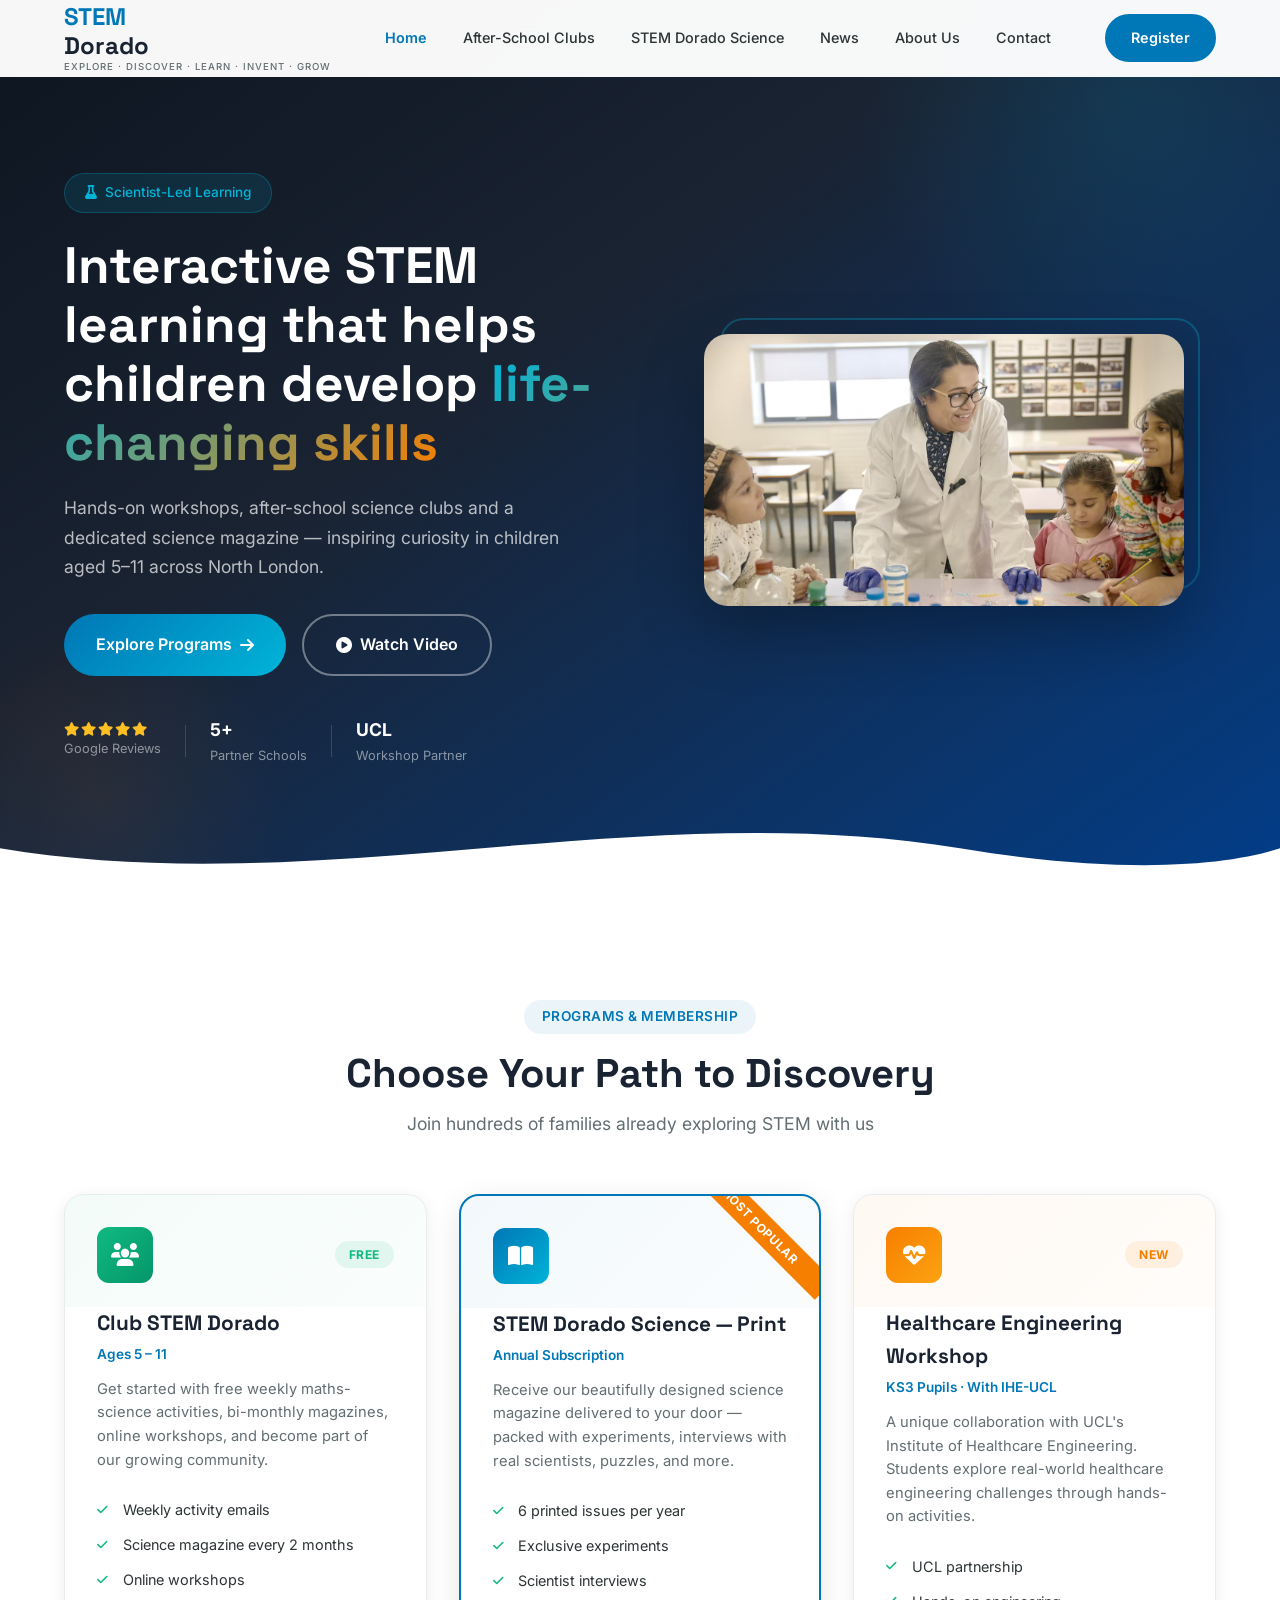
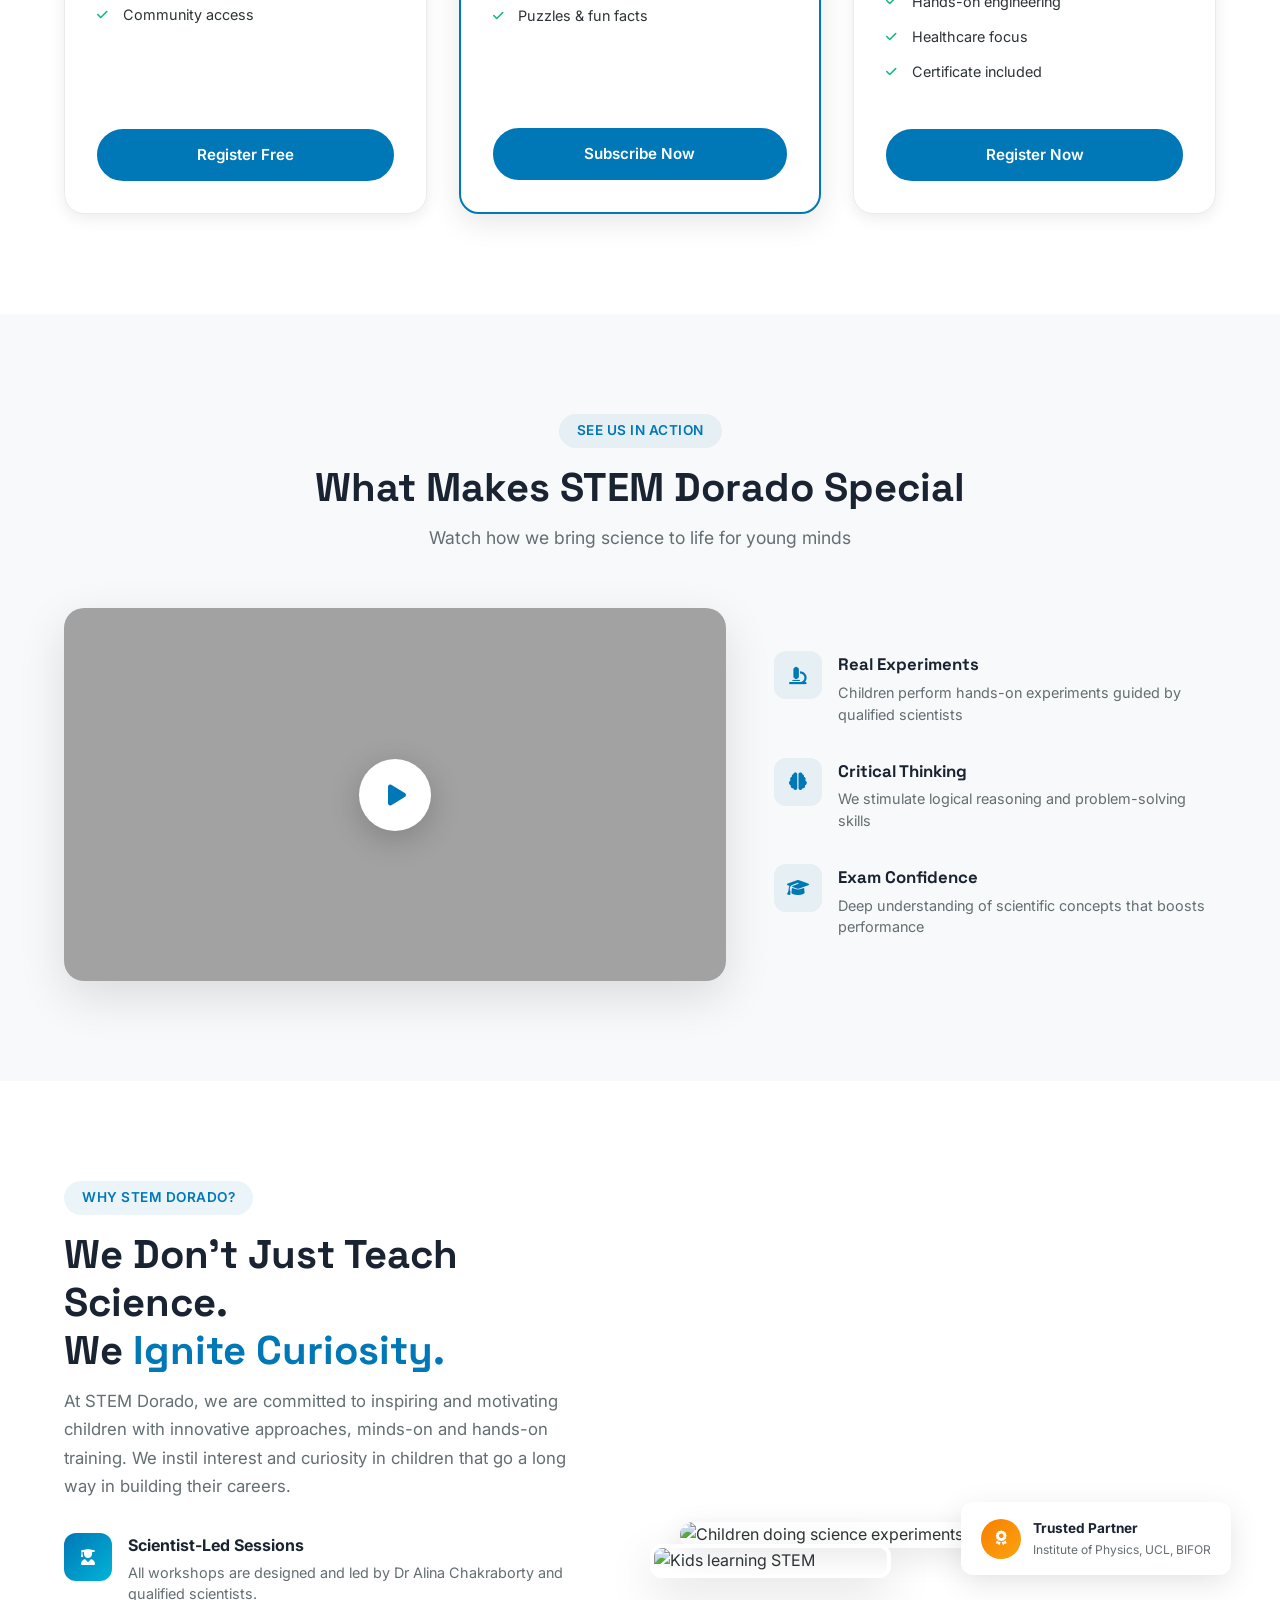
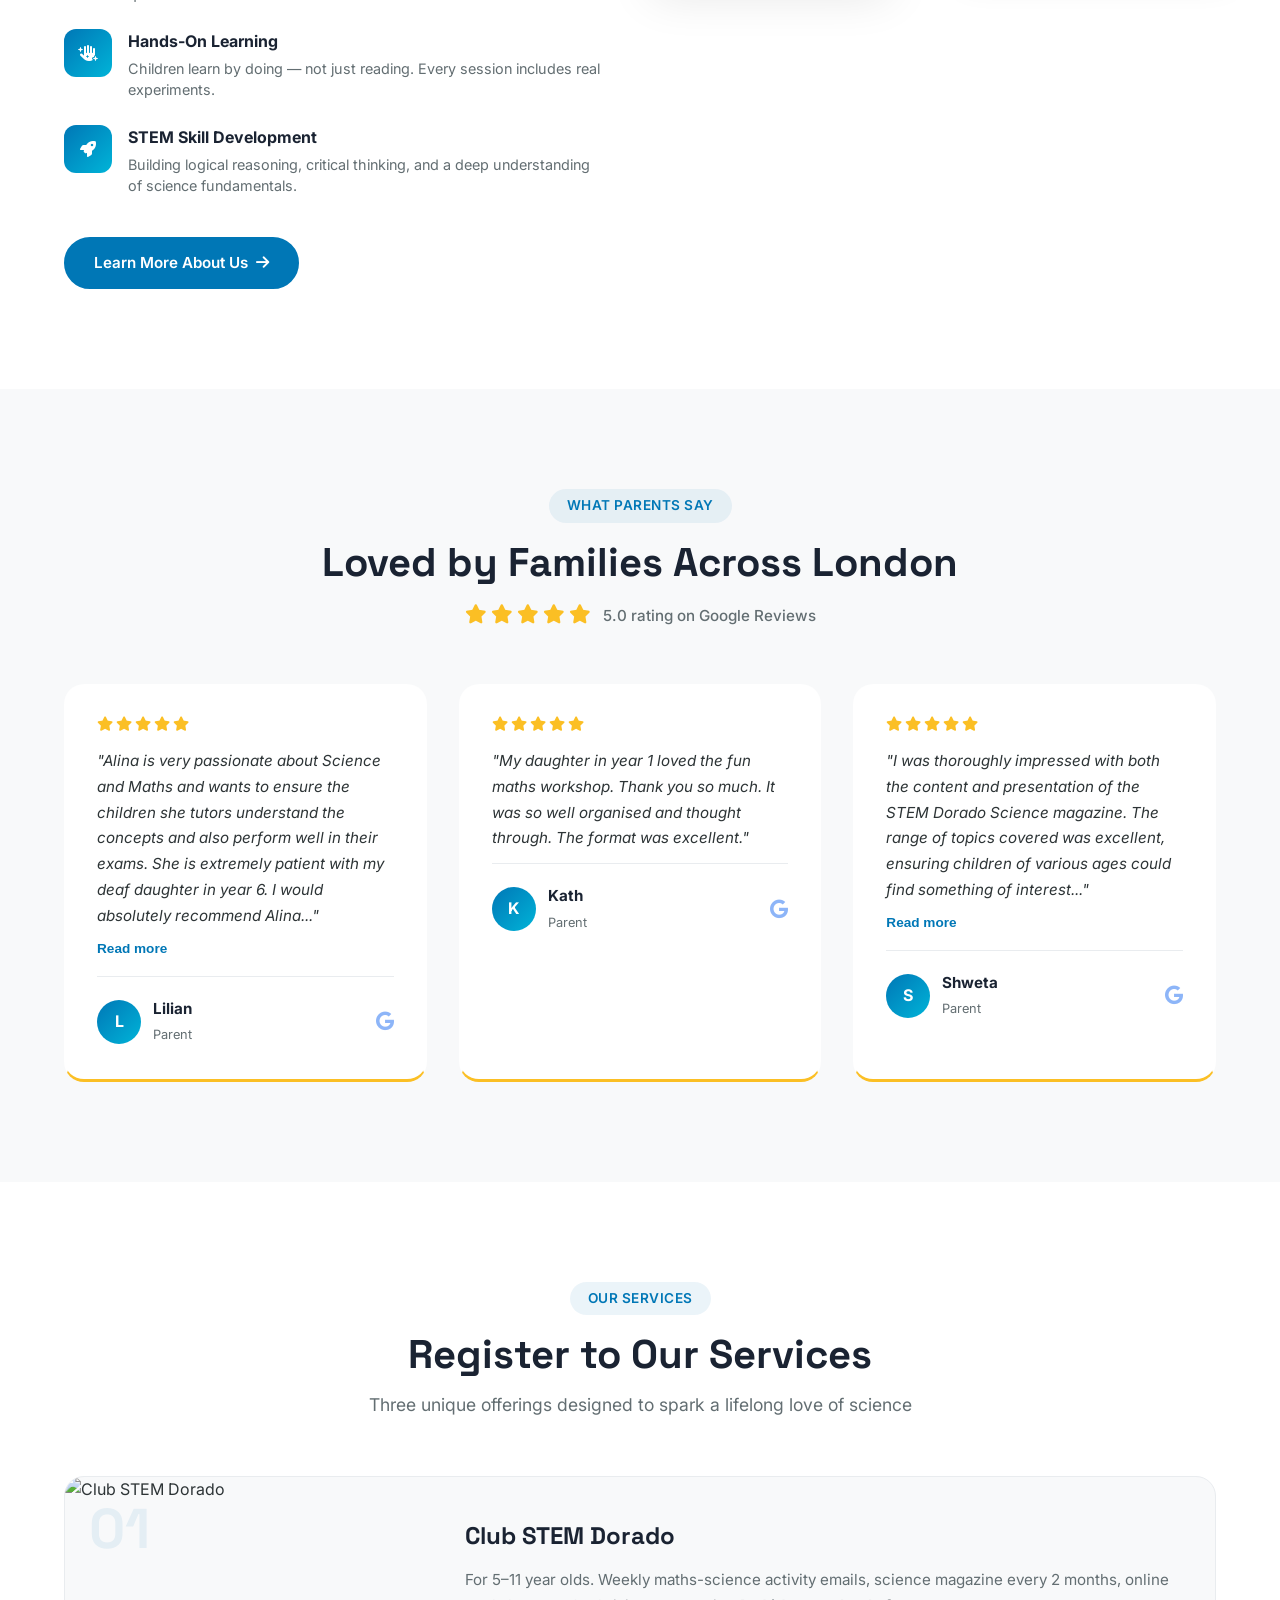
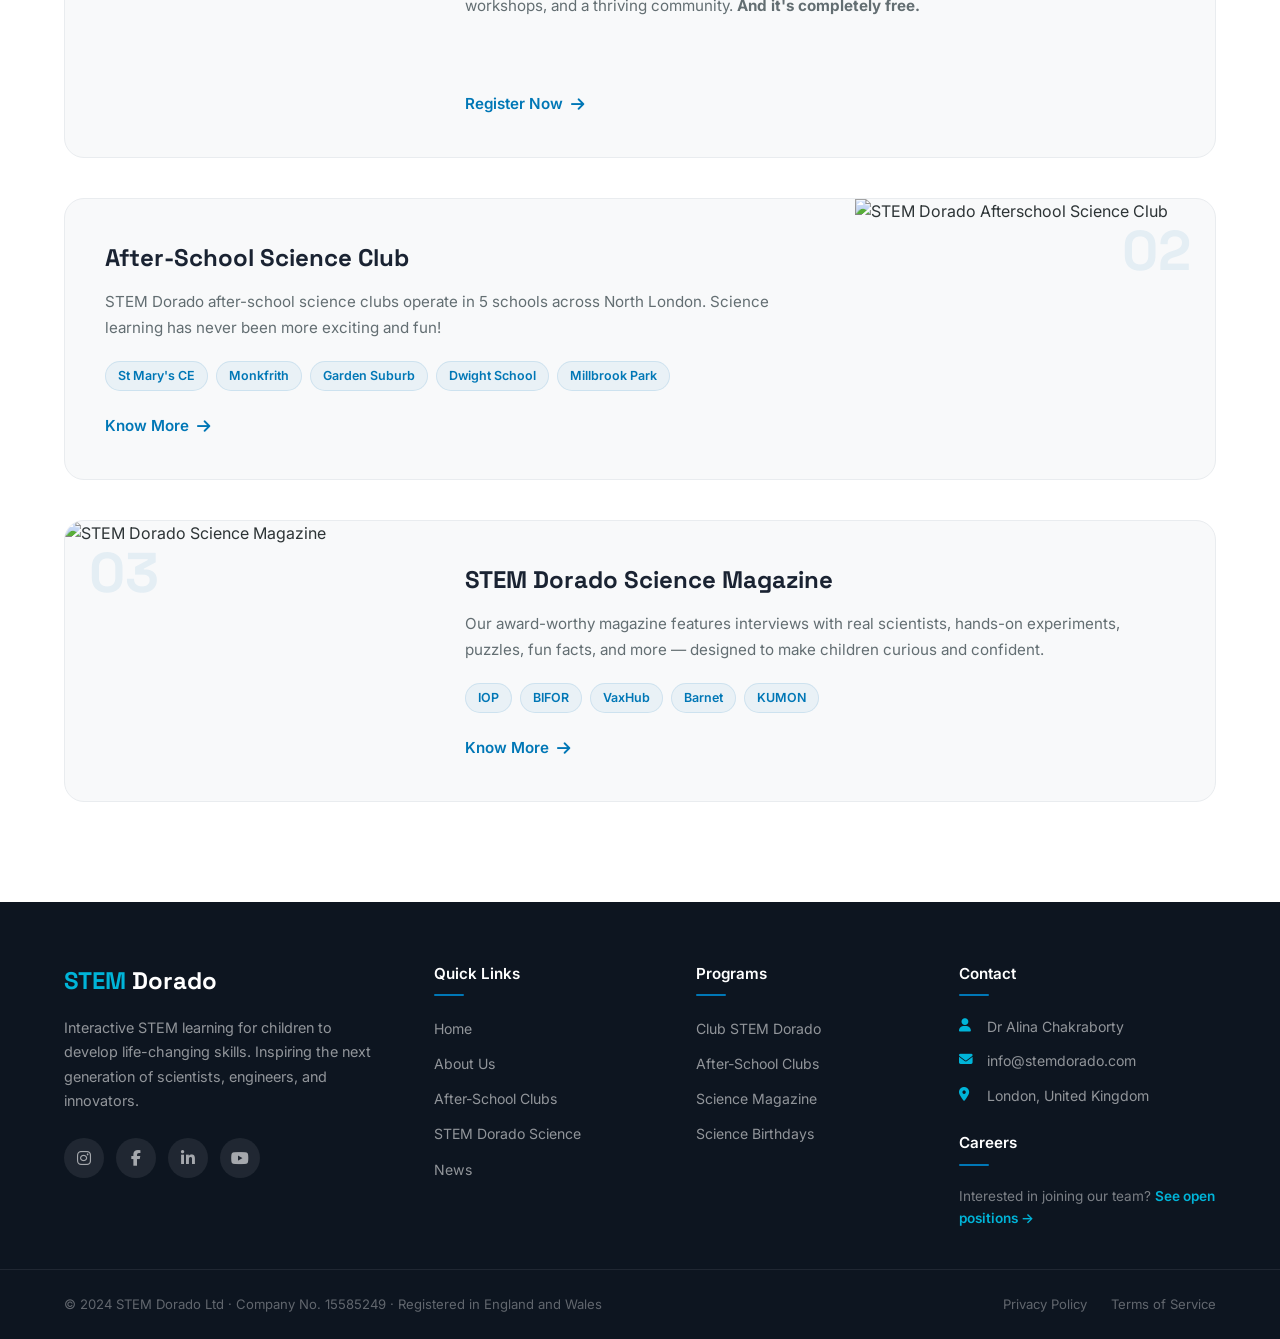
==== commit 293f42be: "updated navigation view" ====
--- a/index.html
+++ b/index.html
@@ -13,35 +13,7 @@
 <body>
 
   <!-- ===================== HEADER / NAVBAR ===================== -->
-  <header class="header" id="header">
-    <div class="container nav-container">
-      <a href="#" class="logo">
-        <span class="logo-stem">STEM</span> Dorado
-        <span class="logo-tagline">Explore · Discover · Learn · Invent · Grow</span>
-      </a>
-
-      <nav class="nav-menu" id="navMenu">
-        <ul class="nav-links">
-          <li><a href="#" class="nav-link active">Home</a></li>
-          <!-- <li><a href="#services" class="nav-link">Services</a></li> -->
-          <li><a href="clubs.html" class="nav-link">After-School Clubs</a></li>
-          <li><a href="magazine.html" class="nav-link">STEM Dorado Science</a></li>
-          <li><a href="news.html" class="nav-link">News</a></li>
-          <li><a href="about.html" class="nav-link">About Us</a></li>
-
-          <li><a href="#contact" class="nav-link">Contact</a></li>
-        </ul>
-      </nav>
-
-      <a href="#register" class="btn btn-register-header">Register</a>
-
-      <button class="hamburger" id="hamburger" aria-label="Toggle menu">
-        <span></span>
-        <span></span>
-        <span></span>
-      </button>
-    </div>
-  </header>
+<div id="header-placeholder"></div>
 
   <!-- ===================== 1. HERO BANNER ===================== -->
   <section class="hero" id="hero">
@@ -498,95 +470,10 @@
   </section>
 
   <!-- ===================== 7. FOOTER ===================== -->
-  <footer class="footer" id="contact">
-    <div class="footer-top">
-      <div class="container footer-grid">
-        <!-- Brand -->
-        <div class="footer-brand">
-          <a href="#" class="footer-logo">
-            <span class="logo-stem">STEM</span> Dorado
-          </a>
-          <p class="footer-desc">
-            Interactive STEM learning for children to develop life-changing skills. 
-            Inspiring the next generation of scientists, engineers, and innovators.
-          </p>
-          <div class="footer-socials">
-            <a href="#" class="social-link" aria-label="Instagram">
-              <i class="fab fa-instagram"></i>
-            </a>
-            <a href="#" class="social-link" aria-label="Facebook">
-              <i class="fab fa-facebook-f"></i>
-            </a>
-            <a href="#" class="social-link" aria-label="LinkedIn">
-              <i class="fab fa-linkedin-in"></i>
-            </a>
-            <a href="#" class="social-link" aria-label="YouTube">
-              <i class="fab fa-youtube"></i>
-            </a>
-          </div>
-        </div>
-
-        <!-- Quick Links -->
-        <div class="footer-col">
-          <h4>Quick Links</h4>
-          <ul>
-            <li><a href="#">Home</a></li>
-            <li><a href="#about">About Us</a></li>
-            <li><a href="clubs.html" class="nav-link">After-School Clubs</a></li>
-            <li><a href="#services">Our Services</a></li>
-            <li><a href="#magazine">STEM Dorado Science</a></li>
-            <li><a href="news.html">News</a></li>
-          </ul>
-        </div>
-
-        <!-- Programs -->
-        <div class="footer-col">
-          <h4>Programs</h4>
-          <ul>
-            <li><a href="#">Club STEM Dorado</a></li>
-            <li><a href="#">After-School Clubs</a></li>
-            <li><a href="#">Science Magazine</a></li>
-            <li><a href="#">UCL Workshop</a></li>
-          </ul>
-        </div>
-
-        <!-- Contact -->
-        <div class="footer-col">
-          <h4>Contact</h4>
-          <ul class="footer-contact">
-            <li>
-              <i class="fas fa-user"></i>
-              <span>Dr Alina Chakraborty</span>
-            </li>
-            <li>
-              <i class="fas fa-envelope"></i>
-              <a href="mailto:info@stemdorado.com">info@stemdorado.com</a>
-            </li>
-            <li>
-              <i class="fas fa-map-marker-alt"></i>
-              <span>London, United Kingdom</span>
-            </li>
-          </ul>
-          <h4 style="margin-top: 1.5rem;">Careers</h4>
-          <p class="footer-careers">
-            Interested in joining our team? 
-            <a href="mailto:info@stemdorado.com">Get in touch →</a>
-          </p>
-        </div>
-      </div>
-    </div>
-
-    <div class="footer-bottom">
-      <div class="container footer-bottom-content">
-        <p>© 2024 STEM Dorado Ltd · Company No. 15585249 · Registered in England and Wales</p>
-        <div class="footer-bottom-links">
-          <a href="#">Privacy Policy</a>
-          <a href="#">Terms of Service</a>
-        </div>
-      </div>
-    </div>
-  </footer>
-
+  <div id="footer-placeholder"></div>
+
+  <script src="js/components.js"></script>
   <script src="script.js"></script>
+  
 </body>
 </html>
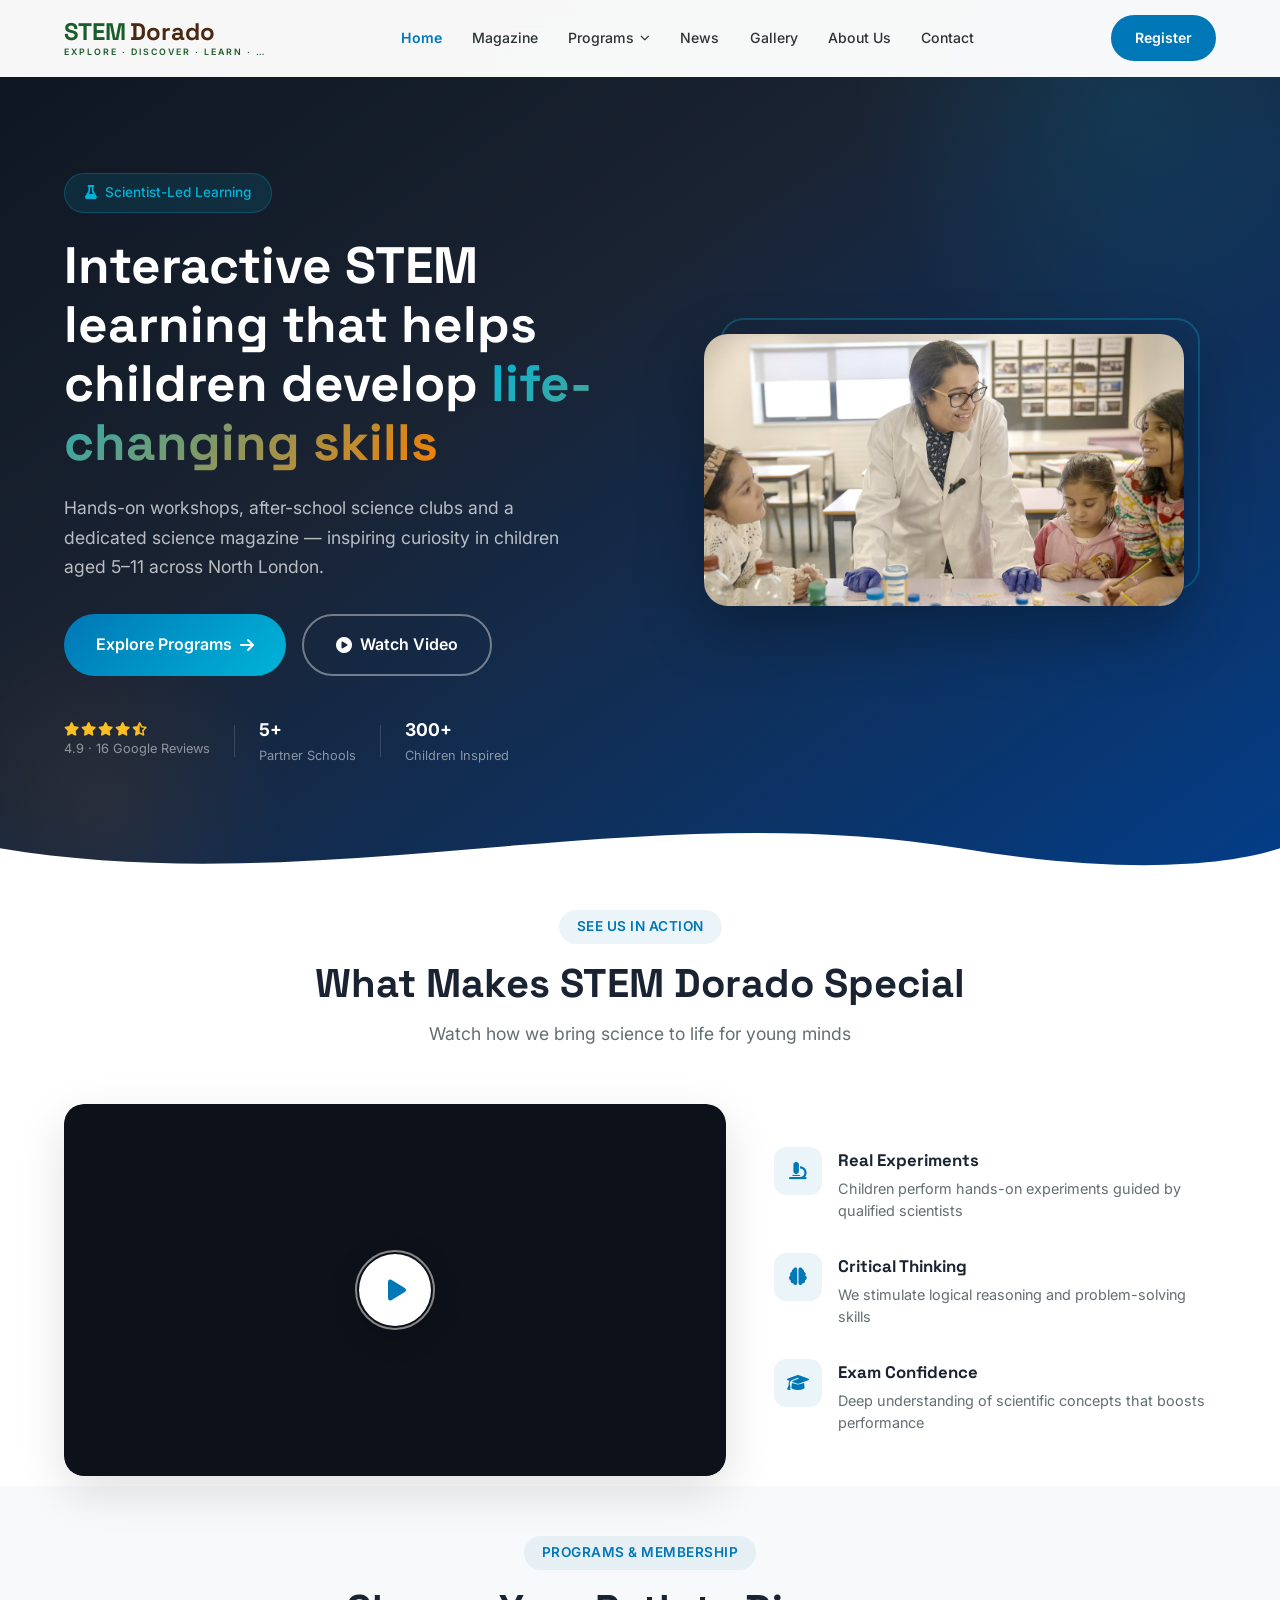
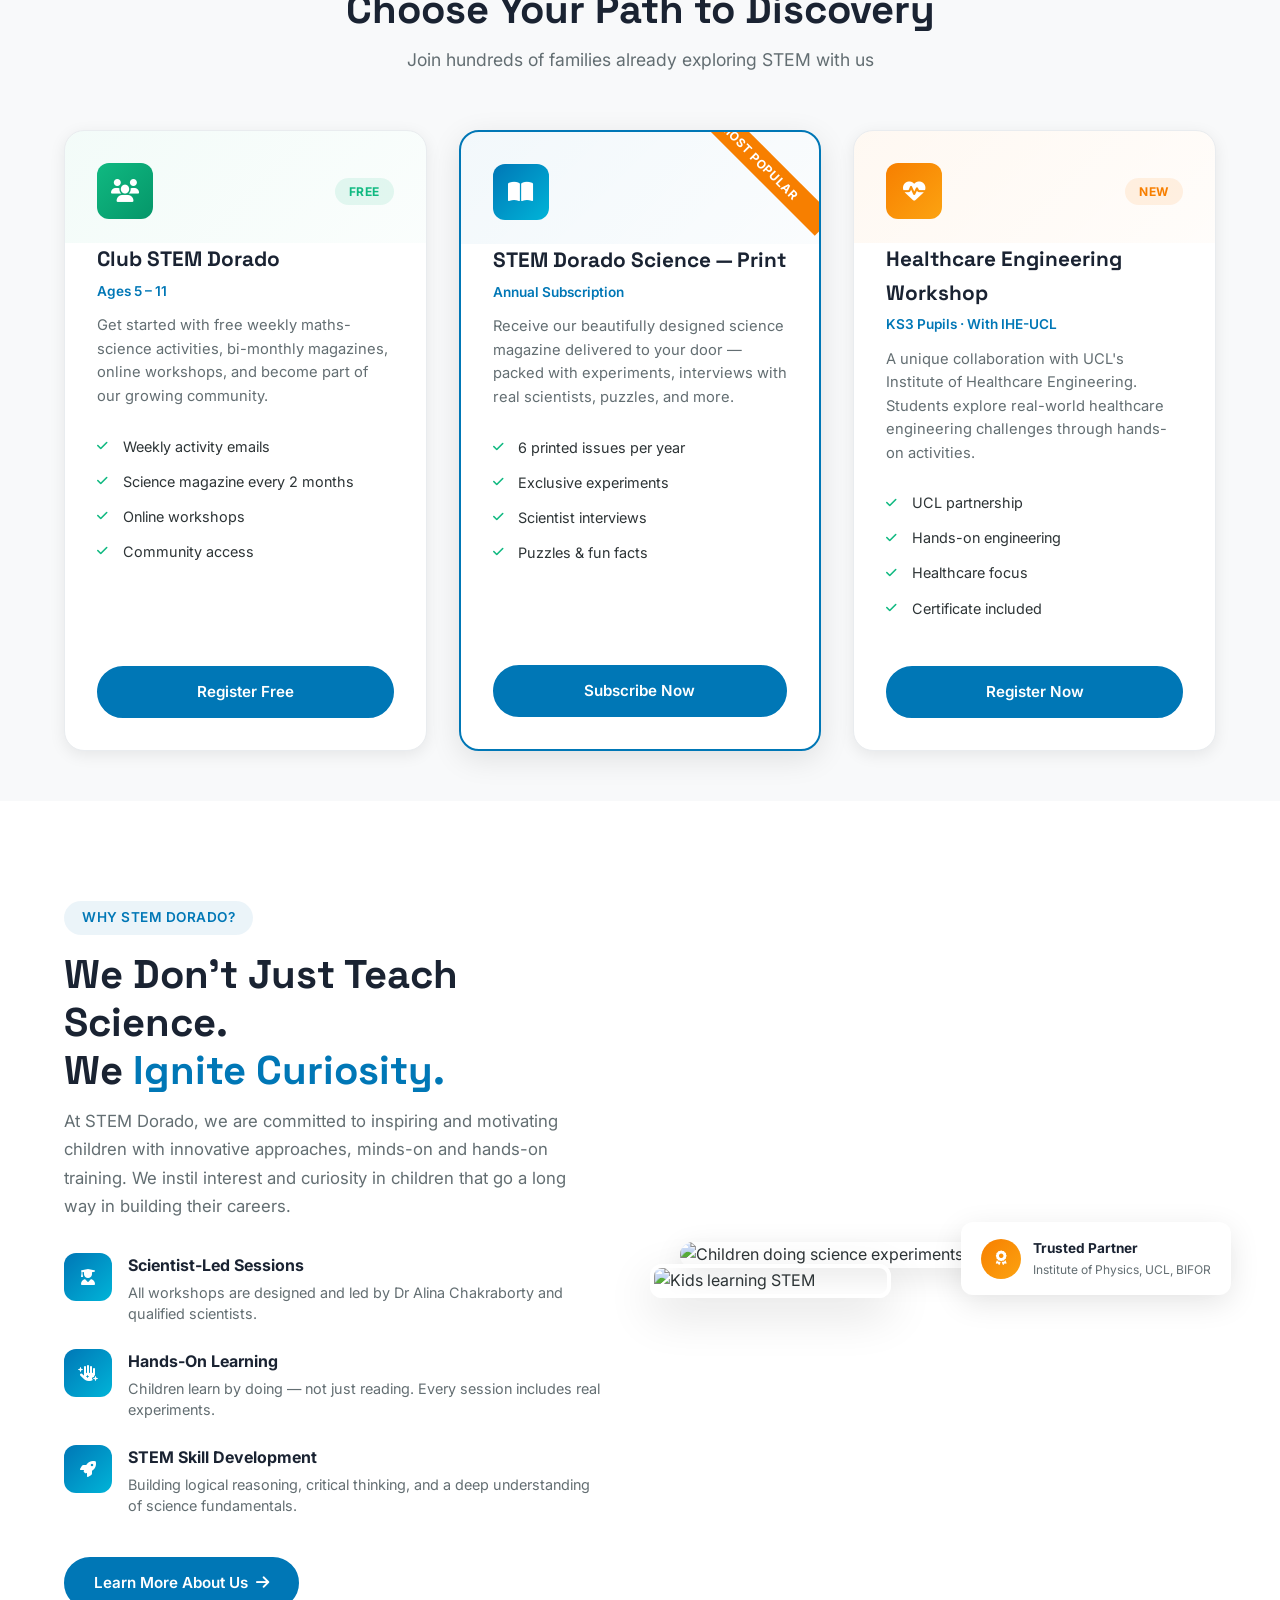
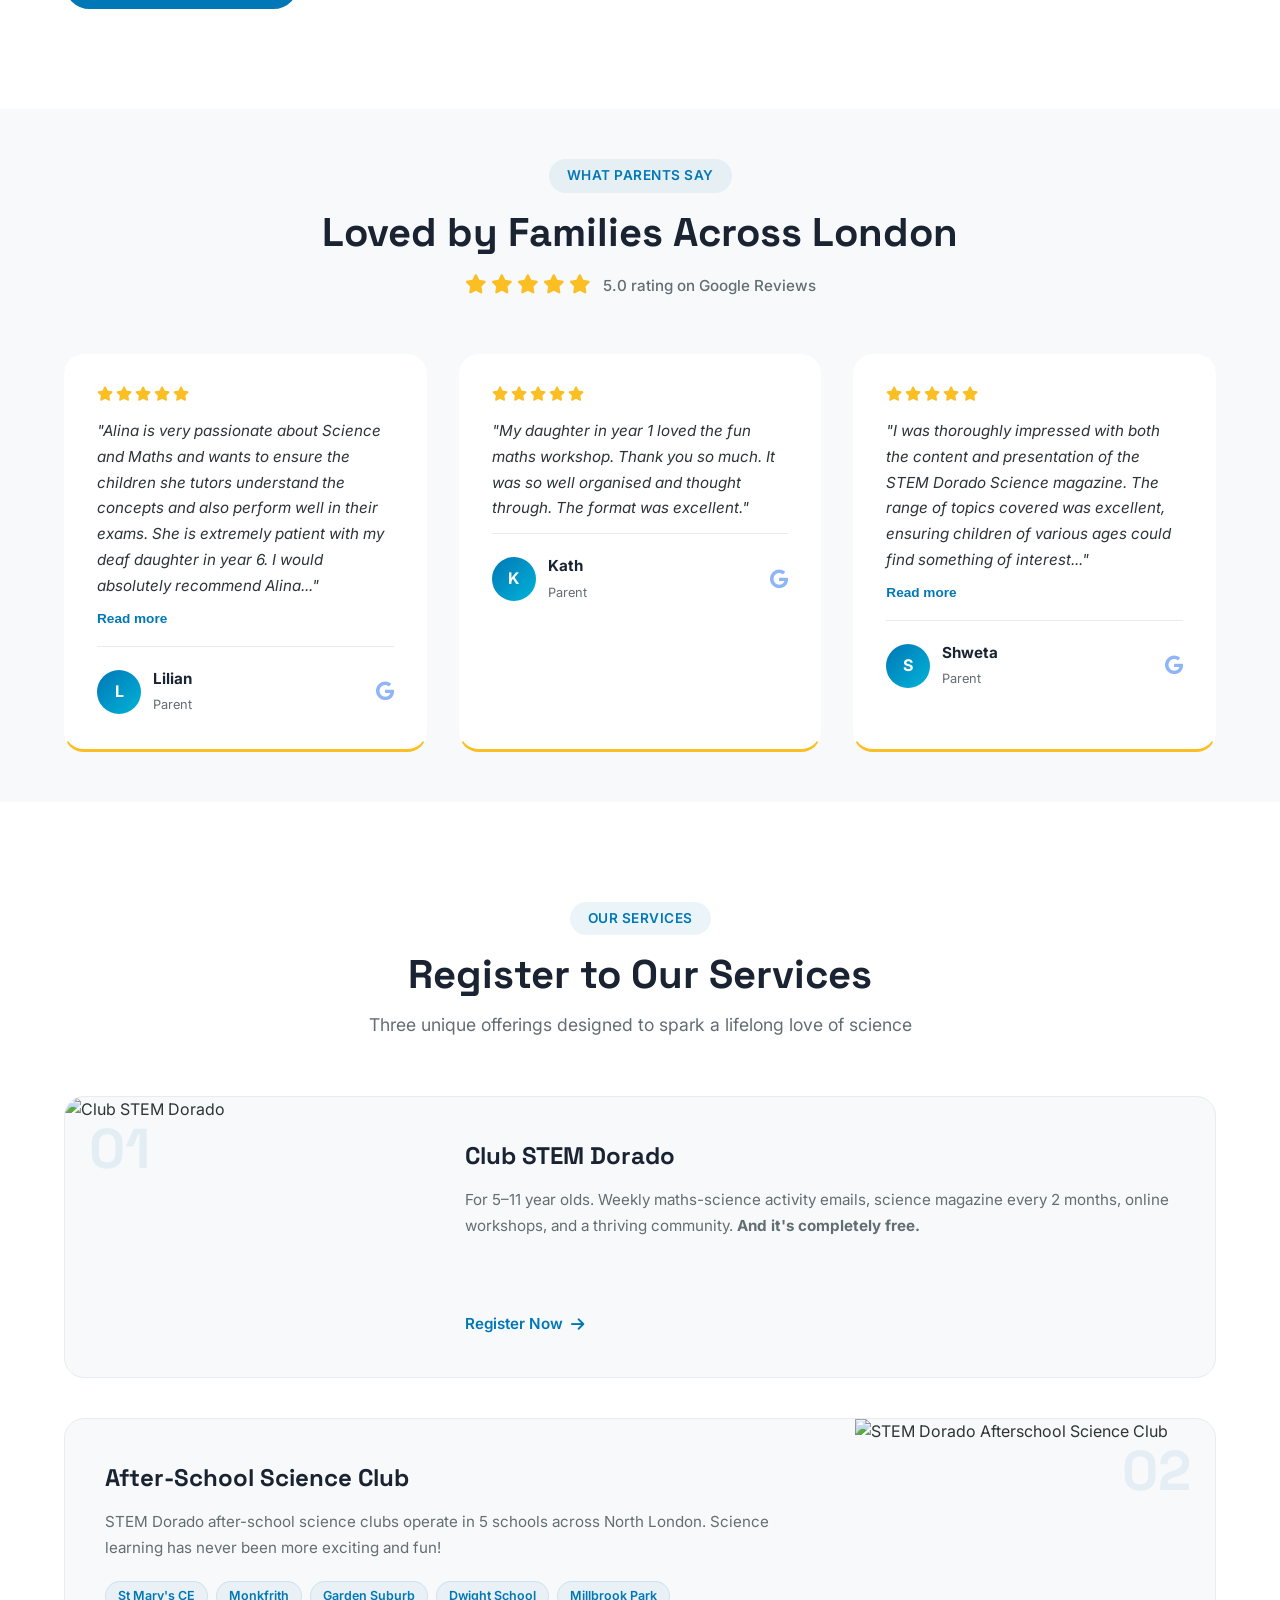
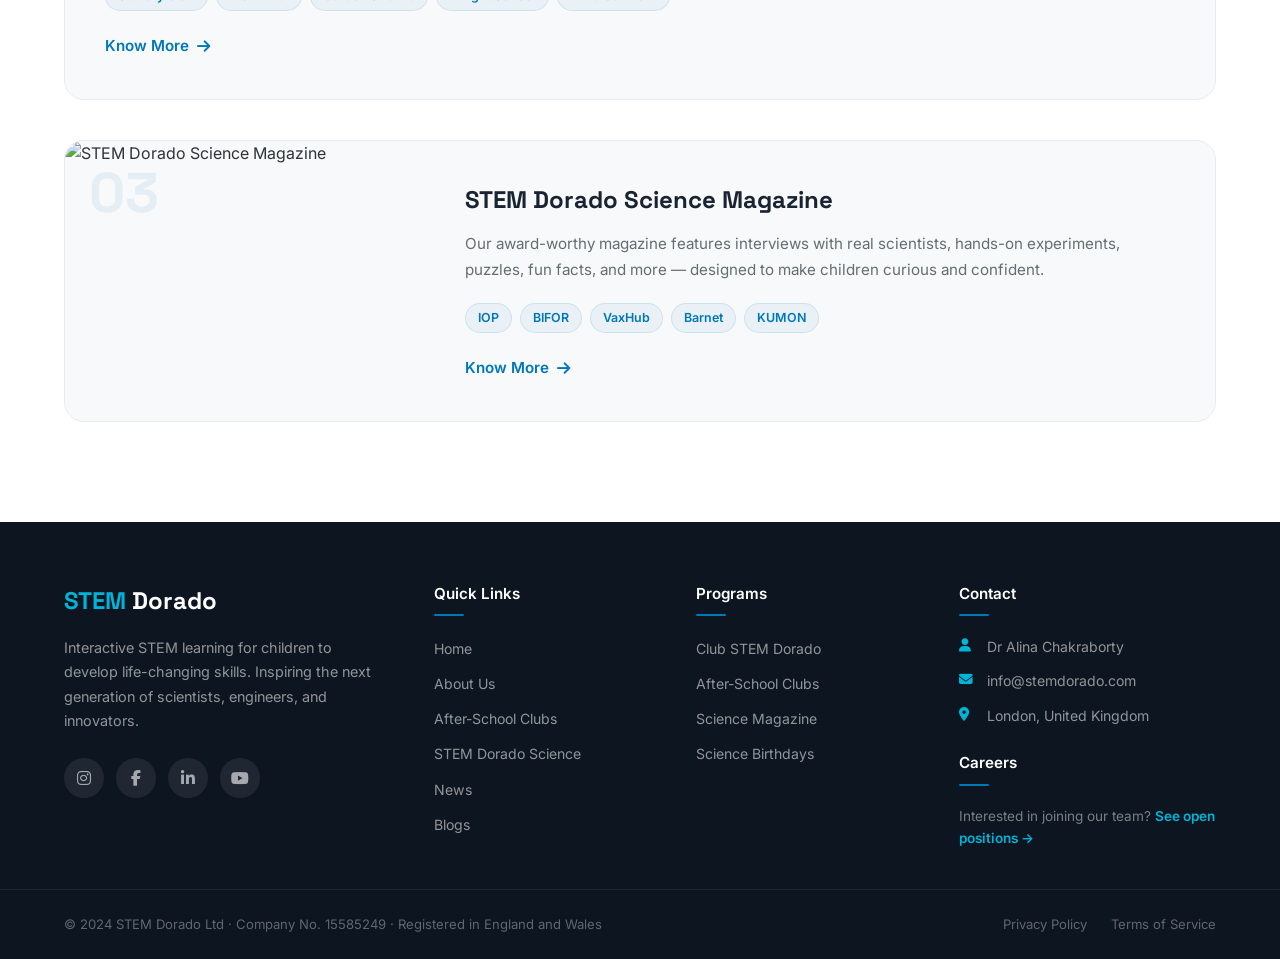
==== commit bda32e67: "contact form partial integration" ====
--- a/index.html
+++ b/index.html
@@ -1,19 +1,23 @@
 <!DOCTYPE html>
 <html lang="en">
+
 <head>
   <meta charset="UTF-8">
   <meta name="viewport" content="width=device-width, initial-scale=1.0">
   <title>STEM Dorado | Interactive STEM Learning for Children</title>
   <link rel="preconnect" href="https://fonts.googleapis.com">
   <link rel="preconnect" href="https://fonts.gstatic.com" crossorigin>
-  <link href="https://fonts.googleapis.com/css2?family=Inter:wght@400;500;600;700&family=Space+Grotesk:wght@500;600;700&display=swap" rel="stylesheet">
+  <link
+    href="https://fonts.googleapis.com/css2?family=Inter:wght@400;500;600;700&family=Space+Grotesk:wght@500;600;700&display=swap"
+    rel="stylesheet">
   <link rel="stylesheet" href="https://cdnjs.cloudflare.com/ajax/libs/font-awesome/6.5.0/css/all.min.css">
   <link rel="stylesheet" href="styles.css">
 </head>
+
 <body>
 
   <!-- ===================== HEADER / NAVBAR ===================== -->
-<div id="header-placeholder"></div>
+  <div id="header-placeholder"></div>
 
   <!-- ===================== 1. HERO BANNER ===================== -->
   <section class="hero" id="hero">
@@ -28,7 +32,7 @@
           <span class="highlight">life-changing skills</span>
         </h1>
         <p class="hero-description">
-          Hands-on workshops, after-school science clubs and a dedicated science magazine — 
+          Hands-on workshops, after-school science clubs and a dedicated science magazine —
           inspiring curiosity in children aged 5–11 across North London.
         </p>
         <div class="hero-cta">
@@ -48,9 +52,9 @@
               <i class="fas fa-star"></i>
               <i class="fas fa-star"></i>
               <i class="fas fa-star"></i>
-              <i class="fas fa-star"></i>
-            </div>
-            <span>Google Reviews</span>
+              <i class="fas fa-star-half-alt"></i> <!-- half star for 4.9 -->
+            </div>
+            <span>4.9 · 16 Google Reviews</span>
           </div>
           <div class="stat-divider"></div>
           <div class="stat">
@@ -59,26 +63,81 @@
           </div>
           <div class="stat-divider"></div>
           <div class="stat">
-            <strong>UCL</strong>
-            <span>Workshop Partner</span>
+            <strong>300+</strong>
+            <span>Children Inspired</span>
           </div>
         </div>
       </div>
       <div class="hero-image">
         <div class="hero-image-wrapper">
-          <img src="images\banner image.png"
-               alt="Dr Alina Chakraborty teaching children in a science lab" 
-               loading="eager">
+          <img src="images\banner image.png" alt="Dr Alina Chakraborty teaching children in a science lab"
+            loading="eager">
           <div class="hero-image-decoration"></div>
         </div>
       </div>
     </div>
     <div class="hero-wave">
       <svg viewBox="0 0 1440 120" preserveAspectRatio="none">
-        <path d="M0,60 C360,120 720,0 1080,60 C1260,90 1380,80 1440,60 L1440,120 L0,120 Z" fill="#ffffff"/>
+        <path d="M0,60 C360,120 720,0 1080,60 C1260,90 1380,80 1440,60 L1440,120 L0,120 Z" fill="#ffffff" />
       </svg>
     </div>
   </section>
+
+  <!-- ===================== 3. VIDEO SECTION ===================== -->
+  <section class="video-section" id="video">
+    <div class="container">
+      <div class="section-header">
+        <span class="section-label">See Us In Action</span>
+        <h2 class="section-title">What Makes STEM Dorado Special</h2>
+        <p class="section-subtitle">Watch how we bring science to life for young minds</p>
+      </div>
+      <div class="video-wrapper">
+        <div class="video-container">
+          <div class="video-placeholder" id="videoPlaceholder">
+
+            <!-- Video acts as thumbnail (first frame) -->
+            <!-- <video id="videoThumb"
+              src="https://video.wixstatic.com/video/247e4e_46ddbf612b3b431d89e419ae31e2bb6d/1080p/mp4/file.mp4"
+              preload="auto" muted playsinline poster=""></video> -->
+            <video id="videoThumb" src="C:\Users\Rehan\Documents\StemDorado Website\images\home_video.mp4"
+              preload="metadata" muted playsinline poster=""></video>
+            <!-- Play button overlay -->
+            <button class="play-btn" id="playBtn" aria-label="Play video">
+              <i class="fas fa-play"></i>
+            </button>
+
+            <!-- Optional dark overlay for contrast -->
+            <div class="video-overlay"></div>
+
+          </div>
+        </div>
+        <div class="video-features">
+          <div class="video-feature">
+            <div class="video-feature-icon"><i class="fas fa-microscope"></i></div>
+            <div>
+              <h4>Real Experiments</h4>
+              <p>Children perform hands-on experiments guided by qualified scientists</p>
+            </div>
+          </div>
+          <div class="video-feature">
+            <div class="video-feature-icon"><i class="fas fa-brain"></i></div>
+            <div>
+              <h4>Critical Thinking</h4>
+              <p>We stimulate logical reasoning and problem-solving skills</p>
+            </div>
+          </div>
+          <div class="video-feature">
+            <div class="video-feature-icon"><i class="fas fa-graduation-cap"></i></div>
+            <div>
+              <h4>Exam Confidence</h4>
+              <p>Deep understanding of scientific concepts that boosts performance</p>
+            </div>
+          </div>
+        </div>
+      </div>
+    </div>
+  </section>
+
 
   <!-- ===================== 2. PROGRAMS / MEMBERSHIP CARDS ===================== -->
   <section class="programs" id="programs">
@@ -102,7 +161,7 @@
             <h3>Club STEM Dorado</h3>
             <p class="program-age">Ages 5 – 11</p>
             <p class="program-desc">
-              Get started with free weekly maths-science activities, bi-monthly magazines, 
+              Get started with free weekly maths-science activities, bi-monthly magazines,
               online workshops, and become part of our growing community.
             </p>
             <ul class="program-features">
@@ -129,7 +188,7 @@
             <h3>STEM Dorado Science — Print</h3>
             <p class="program-age">Annual Subscription</p>
             <p class="program-desc">
-              Receive our beautifully designed science magazine delivered to your door — 
+              Receive our beautifully designed science magazine delivered to your door —
               packed with experiments, interviews with real scientists, puzzles, and more.
             </p>
             <ul class="program-features">
@@ -156,8 +215,8 @@
             <h3>Healthcare Engineering Workshop</h3>
             <p class="program-age">KS3 Pupils · With IHE-UCL</p>
             <p class="program-desc">
-              A unique collaboration with UCL's Institute of Healthcare Engineering. 
-              Students explore real-world healthcare engineering challenges through 
+              A unique collaboration with UCL's Institute of Healthcare Engineering.
+              Students explore real-world healthcare engineering challenges through
               hands-on activities.
             </p>
             <ul class="program-features">
@@ -175,62 +234,17 @@
     </div>
   </section>
 
-  <!-- ===================== 3. VIDEO SECTION ===================== -->
-  <section class="video-section" id="video">
-    <div class="container">
-      <div class="section-header">
-        <span class="section-label">See Us In Action</span>
-        <h2 class="section-title">What Makes STEM Dorado Special</h2>
-        <p class="section-subtitle">Watch how we bring science to life for young minds</p>
-      </div>
-      <div class="video-wrapper">
-        <div class="video-container">
-          <!-- Replace with your actual YouTube/Vimeo embed -->
-          <div class="video-placeholder" id="videoPlaceholder">
-            <!-- <img src="" 
-                 alt="STEM Dorado workshop video thumbnail" loading="lazy"> -->
-            <button class="play-btn" aria-label="Play video">
-              <i class="fas fa-play"></i>
-            </button>
-          </div>
-        </div>
-        <div class="video-features">
-          <div class="video-feature">
-            <div class="video-feature-icon"><i class="fas fa-microscope"></i></div>
-            <div>
-              <h4>Real Experiments</h4>
-              <p>Children perform hands-on experiments guided by qualified scientists</p>
-            </div>
-          </div>
-          <div class="video-feature">
-            <div class="video-feature-icon"><i class="fas fa-brain"></i></div>
-            <div>
-              <h4>Critical Thinking</h4>
-              <p>We stimulate logical reasoning and problem-solving skills</p>
-            </div>
-          </div>
-          <div class="video-feature">
-            <div class="video-feature-icon"><i class="fas fa-graduation-cap"></i></div>
-            <div>
-              <h4>Exam Confidence</h4>
-              <p>Deep understanding of scientific concepts that boosts performance</p>
-            </div>
-          </div>
-        </div>
-      </div>
-    </div>
-  </section>
-
   <!-- ===================== 4. WHY STEM DORADO ===================== -->
   <section class="why-section" id="about">
     <div class="container">
       <div class="why-grid">
         <div class="why-content">
           <span class="section-label">Why STEM Dorado?</span>
-          <h2 class="section-title left-align">We Don't Just Teach Science.<br>We <span class="highlight">Ignite Curiosity.</span></h2>
+          <h2 class="section-title left-align">We Don't Just Teach Science.<br>We <span class="highlight">Ignite
+              Curiosity.</span></h2>
           <p class="why-text">
-            At STEM Dorado, we are committed to inspiring and motivating children 
-            with innovative approaches, minds-on and hands-on training. We instil 
+            At STEM Dorado, we are committed to inspiring and motivating children
+            with innovative approaches, minds-on and hands-on training. We instil
             interest and curiosity in children that go a long way in building their careers.
           </p>
           <div class="why-points">
@@ -263,12 +277,12 @@
         </div>
         <div class="why-images">
           <div class="why-image-main">
-            <img src="https://images.unsplash.com/photo-1581091226825-a6a2a5aee158?w=600&q=80" 
-                 alt="Children doing science experiments" loading="lazy">
+            <img src="https://images.unsplash.com/photo-1581091226825-a6a2a5aee158?w=600&q=80"
+              alt="Children doing science experiments" loading="lazy">
           </div>
           <div class="why-image-secondary">
-            <img src="https://images.unsplash.com/photo-1532094349884-543bc11b234d?w=400&q=80" 
-                 alt="Kids learning STEM" loading="lazy">
+            <img src="https://images.unsplash.com/photo-1532094349884-543bc11b234d?w=400&q=80" alt="Kids learning STEM"
+              loading="lazy">
           </div>
           <div class="why-floating-card">
             <div class="why-floating-icon"><i class="fas fa-award"></i></div>
@@ -311,12 +325,13 @@
             <i class="fas fa-star"></i>
           </div>
           <p class="review-text">
-            "Alina is very passionate about Science and Maths and wants to ensure 
-            the children she tutors understand the concepts and also perform well 
-            in their exams. She is extremely patient with my deaf daughter in year 6. 
+            "Alina is very passionate about Science and Maths and wants to ensure
+            the children she tutors understand the concepts and also perform well
+            in their exams. She is extremely patient with my deaf daughter in year 6.
             I would absolutely recommend Alina..."
           </p>
-          <button class="read-more-btn" data-full-text="Alina is very passionate about Science and Maths and wants to ensure the children she tutors understand the concepts and also perform well in their exams. She is extremely patient with my deaf daughter in year 6. I would absolutely recommend Alina as both my daughter's are now extremely interested in Maths & Sciences. Thank you Alina!!">
+          <button class="read-more-btn"
+            data-full-text="Alina is very passionate about Science and Maths and wants to ensure the children she tutors understand the concepts and also perform well in their exams. She is extremely patient with my deaf daughter in year 6. I would absolutely recommend Alina as both my daughter's are now extremely interested in Maths & Sciences. Thank you Alina!!">
             Read more
           </button>
           <div class="review-author">
@@ -339,7 +354,7 @@
             <i class="fas fa-star"></i>
           </div>
           <p class="review-text">
-            "My daughter in year 1 loved the fun maths workshop. Thank you so much. 
+            "My daughter in year 1 loved the fun maths workshop. Thank you so much.
             It was so well organised and thought through. The format was excellent."
           </p>
           <div class="review-author">
@@ -362,11 +377,12 @@
             <i class="fas fa-star"></i>
           </div>
           <p class="review-text">
-            "I was thoroughly impressed with both the content and presentation of 
-            the STEM Dorado Science magazine. The range of topics covered was 
+            "I was thoroughly impressed with both the content and presentation of
+            the STEM Dorado Science magazine. The range of topics covered was
             excellent, ensuring children of various ages could find something of interest..."
           </p>
-          <button class="read-more-btn" data-full-text="I was thoroughly impressed with both the content and presentation of the STEM Dorado Science magazine. The range of topics covered in this issue was excellent, ensuring that children of various ages and levels of understanding could find something of interest. The inclusion of interviews with real-life scientists was a brilliant addition. Moreover, the interactive elements such as puzzles, 'Did You Know' sections, fun facts, jokes, and cell games were a fun way to reinforce learning and encourage active participation. The experiments also encourage kids to be curious and explore, which is fantastic.">
+          <button class="read-more-btn"
+            data-full-text="I was thoroughly impressed with both the content and presentation of the STEM Dorado Science magazine. The range of topics covered in this issue was excellent, ensuring that children of various ages and levels of understanding could find something of interest. The inclusion of interviews with real-life scientists was a brilliant addition. Moreover, the interactive elements such as puzzles, 'Did You Know' sections, fun facts, jokes, and cell games were a fun way to reinforce learning and encourage active participation. The experiments also encourage kids to be curious and explore, which is fantastic.">
             Read more
           </button>
           <div class="review-author">
@@ -396,14 +412,14 @@
         <div class="service-card">
           <div class="service-number">01</div>
           <div class="service-card-image">
-            <img src="https://images.unsplash.com/photo-1503676260728-1c00da094a0b?w=500&q=80" 
-                 alt="Club STEM Dorado" loading="lazy">
+            <img src="https://images.unsplash.com/photo-1503676260728-1c00da094a0b?w=500&q=80" alt="Club STEM Dorado"
+              loading="lazy">
           </div>
           <div class="service-card-content">
             <h3>Club STEM Dorado</h3>
             <p>
-              For 5–11 year olds. Weekly maths-science activity emails, 
-              science magazine every 2 months, online workshops, and a 
+              For 5–11 year olds. Weekly maths-science activity emails,
+              science magazine every 2 months, online workshops, and a
               thriving community. <strong>And it's completely free.</strong>
             </p>
             <a href="#" class="service-link">
@@ -416,14 +432,14 @@
         <div class="service-card">
           <div class="service-number">02</div>
           <div class="service-card-image">
-            <img src="https://images.unsplash.com/photo-1562774053-701939374585?w=500&q=80" 
-                 alt="STEM Dorado Afterschool Science Club" loading="lazy">
+            <img src="https://images.unsplash.com/photo-1562774053-701939374585?w=500&q=80"
+              alt="STEM Dorado Afterschool Science Club" loading="lazy">
           </div>
           <div class="service-card-content">
             <h3>After-School Science Club</h3>
             <p>
-              STEM Dorado after-school science clubs operate in 5 schools 
-              across North London. Science learning has never been more 
+              STEM Dorado after-school science clubs operate in 5 schools
+              across North London. Science learning has never been more
               exciting and fun!
             </p>
             <div class="service-school-logos">
@@ -443,14 +459,14 @@
         <div class="service-card">
           <div class="service-number">03</div>
           <div class="service-card-image">
-            <img src="https://images.unsplash.com/photo-1576319155264-99536e0be1ee?w=500&q=80" 
-                 alt="STEM Dorado Science Magazine" loading="lazy">
+            <img src="https://images.unsplash.com/photo-1576319155264-99536e0be1ee?w=500&q=80"
+              alt="STEM Dorado Science Magazine" loading="lazy">
           </div>
           <div class="service-card-content">
             <h3>STEM Dorado Science Magazine</h3>
             <p>
-              Our award-worthy magazine features interviews with real scientists, 
-              hands-on experiments, puzzles, fun facts, and more — designed to 
+              Our award-worthy magazine features interviews with real scientists,
+              hands-on experiments, puzzles, fun facts, and more — designed to
               make children curious and confident.
             </p>
             <div class="service-partners">
@@ -460,7 +476,7 @@
               <span class="partner-badge">Barnet</span>
               <span class="partner-badge">KUMON</span>
             </div>
-            <a href="#" class="service-link">
+            <a href="magazine.html" class="service-link">
               Know More <i class="fas fa-arrow-right"></i>
             </a>
           </div>
@@ -474,6 +490,7 @@
 
   <script src="js/components.js"></script>
   <script src="script.js"></script>
-  
+
 </body>
+
 </html>
--- a/styles.css
+++ b/styles.css
@@ -30,10 +30,10 @@
   --radius-xl: 24px;
   --radius-full: 50px;
 
-  --shadow-sm: 0 1px 3px rgba(0,0,0,0.06);
-  --shadow: 0 4px 16px rgba(0,0,0,0.08);
-  --shadow-md: 0 8px 30px rgba(0,0,0,0.1);
-  --shadow-lg: 0 16px 48px rgba(0,0,0,0.12);
+  --shadow-sm: 0 1px 3px rgba(0, 0, 0, 0.06);
+  --shadow: 0 4px 16px rgba(0, 0, 0, 0.08);
+  --shadow-md: 0 8px 30px rgba(0, 0, 0, 0.1);
+  --shadow-lg: 0 16px 48px rgba(0, 0, 0, 0.12);
   --shadow-primary: 0 8px 24px rgba(0, 119, 182, 0.3);
 
   --transition: all 0.3s cubic-bezier(0.4, 0, 0.2, 1);
@@ -224,48 +224,67 @@
   height: 76px;
 }
 
+/* ===== LOGO ===== */
 .logo {
   display: flex;
   flex-direction: column;
   line-height: 1.2;
+  text-decoration: none;
+  flex-shrink: 0;
 }
 
 .logo .logo-stem {
   font-family: var(--font-heading);
   font-size: 1.5rem;
   font-weight: 700;
-  color: var(--primary);
-}
-
-.logo {
+  color: #1a5c2a;
+  /* Dark Forest Green */
+}
+
+.logo .logo-dorado {
   font-family: var(--font-heading);
   font-size: 1.5rem;
   font-weight: 700;
-  color: var(--dark);
+  color: #4a2812;
+  /* Dark Chocolate Brown */
 }
 
 .logo-tagline {
   font-family: var(--font-body);
-  font-size: 0.6rem;
-  font-weight: 500;
-  color: var(--text-light);
-  letter-spacing: 1px;
+  font-size: 0.55rem;
+  font-weight: 600;
+  color: #1a5c2a;
+  /* Same dark green as STEM */
+  letter-spacing: 2px;
   text-transform: uppercase;
-}
-
+  white-space: nowrap;
+  max-width: 200px;
+  overflow: hidden;
+  text-overflow: ellipsis;
+}
+
+/* ===== NAV LINKS ===== */
 .nav-links {
   display: flex;
   align-items: center;
-  gap: 0.25rem;
+  gap: 0.15rem;
+  list-style: none;
+  margin: 0;
+  padding: 0;
 }
 
 .nav-link {
-  padding: 8px 16px;
-  font-size: 0.9rem;
+  padding: 8px 14px;
+  font-size: 0.88rem;
   font-weight: 500;
   color: var(--text);
   border-radius: var(--radius-sm);
   transition: var(--transition);
+  text-decoration: none;
+  white-space: nowrap;
+  display: flex;
+  align-items: center;
+  gap: 0.35rem;
 }
 
 .nav-link:hover {
@@ -278,6 +297,124 @@
   font-weight: 600;
 }
 
+.nav-link i {
+  font-size: 0.6rem;
+  transition: transform 0.3s ease;
+}
+
+/* ===== DROPDOWN MENU ===== */
+.nav-dropdown {
+  position: relative;
+}
+
+.dropdown-menu {
+  position: absolute;
+  top: 100%;
+  left: 50%;
+  transform: translateX(-50%) translateY(10px);
+  min-width: 280px;
+  background: #fff;
+  border-radius: var(--radius);
+  box-shadow: 0 10px 40px rgba(0, 0, 0, 0.12);
+  border: 1px solid var(--border);
+  padding: 0.5rem;
+  opacity: 0;
+  visibility: hidden;
+  transition: all 0.25s ease;
+  z-index: 100;
+}
+
+/* Show dropdown on hover */
+.nav-dropdown:hover .dropdown-menu {
+  opacity: 1;
+  visibility: visible;
+  transform: translateX(-50%) translateY(0);
+}
+
+.nav-dropdown:hover .nav-link i {
+  transform: rotate(180deg);
+}
+
+/* Invisible bridge between nav link and dropdown */
+.nav-dropdown::after {
+  content: '';
+  position: absolute;
+  top: 100%;
+  left: 0;
+  right: 0;
+  height: 15px;
+}
+
+.dropdown-item {
+  display: flex;
+  align-items: center;
+  gap: 0.85rem;
+  padding: 0.85rem 1rem;
+  border-radius: var(--radius-sm);
+  text-decoration: none;
+  transition: var(--transition);
+}
+
+.dropdown-item:hover {
+  background: rgba(0, 119, 182, 0.05);
+}
+
+.dropdown-item i {
+  width: 36px;
+  height: 36px;
+  min-width: 36px;
+  border-radius: var(--radius-sm);
+  background: rgba(0, 119, 182, 0.08);
+  display: flex;
+  align-items: center;
+  justify-content: center;
+  color: var(--primary);
+  font-size: 0.85rem;
+  transition: var(--transition);
+}
+
+.dropdown-item:hover i {
+  background: var(--primary);
+  color: #fff;
+}
+
+.dropdown-title {
+  display: block;
+  font-size: 0.9rem;
+  font-weight: 600;
+  color: var(--dark);
+  margin-bottom: 0.1rem;
+}
+
+.dropdown-desc {
+  display: block;
+  font-size: 0.78rem;
+  color: var(--text-light);
+}
+
+/* ===== REGISTER BUTTON ===== */
+.btn-register-header {
+  background: var(--primary);
+  color: #fff;
+  padding: 10px 22px;
+  border-radius: var(--radius-full);
+  font-weight: 600;
+  font-size: 0.88rem;
+  transition: var(--transition);
+  border: 2px solid var(--primary);
+  text-decoration: none;
+  white-space: nowrap;
+  flex-shrink: 0;
+}
+
+.btn-register-header:hover {
+  background: var(--primary-dark);
+  border-color: var(--primary-dark);
+  transform: translateY(-1px);
+  box-shadow: var(--shadow-primary);
+}
+
+/* ===== HAMBURGER ===== */
 .hamburger {
   display: none;
   flex-direction: column;
@@ -309,6 +446,7 @@
 .hamburger.active span:nth-child(3) {
   transform: rotate(-45deg) translate(5px, -6px);
 }
+
 
 /* ================================================================
    1. HERO BANNER
@@ -507,8 +645,8 @@
    2. PROGRAMS / MEMBERSHIP CARDS
    ================================================================ */
 .programs {
-  padding: 100px 0;
-  background: var(--lighter);
+  padding: 50px 0;
+  background: var(--light);
 }
 
 .programs-grid {
@@ -665,8 +803,9 @@
    3. VIDEO SECTION
    ================================================================ */
 .video-section {
-  padding: 100px 0;
-  background: var(--light);
+  padding: 10px 0;
+  /* background: var(--light); */
+  background: var(--lighter);
 }
 
 .video-wrapper {
@@ -687,6 +826,97 @@
   position: relative;
   width: 100%;
   aspect-ratio: 16 / 9;
+  background: var(--dark);
+  border-radius: var(--radius-lg);
+  overflow: hidden;
+  cursor: pointer;
+}
+
+/* Video fills the box */
+.video-placeholder video {
+  width: 100%;
+  height: 100%;
+  object-fit: cover;
+  display: block;
+}
+
+/* Dark overlay on top of video */
+.video-overlay {
+  position: absolute;
+  inset: 0;
+  background: rgba(0, 0, 0, 0.25);
+  transition: var(--transition);
+  z-index: 1;
+}
+
+.video-placeholder:hover .video-overlay {
+  background: rgba(0, 0, 0, 0.15);
+}
+
+/* Play button */
+.play-btn {
+  position: absolute;
+  top: 50%;
+  left: 50%;
+  transform: translate(-50%, -50%);
+  width: 76px;
+  height: 76px;
+  border-radius: 50%;
+  background: rgba(255, 255, 255, 0.95);
+  border: none;
+  color: var(--primary);
+  font-size: 1.5rem;
+  cursor: pointer;
+  display: flex;
+  align-items: center;
+  justify-content: center;
+  transition: var(--transition);
+  box-shadow: 0 8px 32px rgba(0, 0, 0, 0.35);
+  z-index: 2;
+}
+
+.play-btn:hover {
+  transform: translate(-50%, -50%) scale(1.12);
+  background: var(--primary);
+  color: #fff;
+  box-shadow: 0 12px 40px rgba(0, 119, 182, 0.4);
+}
+
+/* Pulse animation on play button */
+.play-btn::before {
+  content: '';
+  position: absolute;
+  inset: -4px;
+  border-radius: 50%;
+  border: 2px solid rgba(255, 255, 255, 0.5);
+  animation: pulse 2s ease-in-out infinite;
+}
+
+@keyframes pulse {
+  0% {
+    transform: scale(1);
+    opacity: 1;
+  }
+
+  50% {
+    transform: scale(1.1);
+    opacity: 0.5;
+  }
+
+  100% {
+    transform: scale(1);
+    opacity: 1;
+  }
+}
+
+/* When video is playing — hide overlay and button */
+.video-placeholder.playing .video-overlay,
+.video-placeholder.playing .play-btn {
+  opacity: 0;
+  pointer-events: none;
+}
+
+.video-placeholder.playing video {
   cursor: pointer;
 }
 
@@ -909,7 +1139,7 @@
    5. PARENT REVIEWS
    ================================================================ */
 .reviews-section {
-  padding: 100px 0;
+  padding: 50px 0;
   background: var(--light);
 }
 
@@ -1343,6 +1573,7 @@
     opacity: 0;
     transform: translateY(24px);
   }
+
   to {
     opacity: 1;
     transform: translateY(0);
@@ -1354,6 +1585,7 @@
     opacity: 0;
     transform: translateX(40px);
   }
+
   to {
     opacity: 1;
     transform: translateX(0);
@@ -1361,8 +1593,15 @@
 }
 
 @keyframes float {
-  0%, 100% { transform: translateY(0); }
-  50% { transform: translateY(-8px); }
+
+  0%,
+  100% {
+    transform: translateY(0);
+  }
+
+  50% {
+    transform: translateY(-8px);
+  }
 }
 
 /* Scroll reveal animation class */
@@ -1514,18 +1753,19 @@
     display: flex;
   }
 
-  /* Mobile Menu */
+  /* Mobile Menu Slide-in */
   .nav-menu {
     position: fixed;
     top: 0;
     right: -100%;
-    width: 280px;
+    width: 300px;
     height: 100vh;
     background: #fff;
-    padding: 90px 2rem 2rem;
+    padding: 90px 1.5rem 2rem;
     box-shadow: var(--shadow-lg);
-    transition: var(--transition);
+    transition: right 0.3s ease;
     z-index: 999;
+    overflow-y: auto;
   }
 
   .nav-menu.open {
@@ -1542,6 +1782,48 @@
     padding: 12px 16px;
     font-size: 1rem;
     border-radius: var(--radius-sm);
+    width: 100%;
+  }
+
+  /* Mobile Dropdown */
+  .nav-dropdown::after {
+    display: none;
+  }
+
+  .dropdown-menu {
+    position: static;
+    transform: none;
+    opacity: 1;
+    visibility: visible;
+    box-shadow: none;
+    border: none;
+    padding: 0 0 0 1rem;
+    min-width: auto;
+    max-height: 0;
+    overflow: hidden;
+    transition: max-height 0.3s ease;
+  }
+
+  .nav-dropdown.open .dropdown-menu {
+    max-height: 500px;
+  }
+
+  .dropdown-item {
+    padding: 0.7rem 1rem;
+  }
+
+  /* Show Register button in mobile menu */
+  .nav-menu::after {
+    content: 'Register';
+    display: block;
+    text-align: center;
+    background: var(--primary);
+    color: #fff;
+    padding: 14px 24px;
+    border-radius: var(--radius-full);
+    font-weight: 600;
+    margin-top: 1.5rem;
+    cursor: pointer;
   }
 
   /* Hero mobile */
@@ -1628,4 +1910,12 @@
   .service-card-content {
     padding: 1.5rem;
   }
+
+  .logo-tagline {
+    display: none;
+  }
+
+  .nav-menu {
+    width: 100%;
+  }
 }
